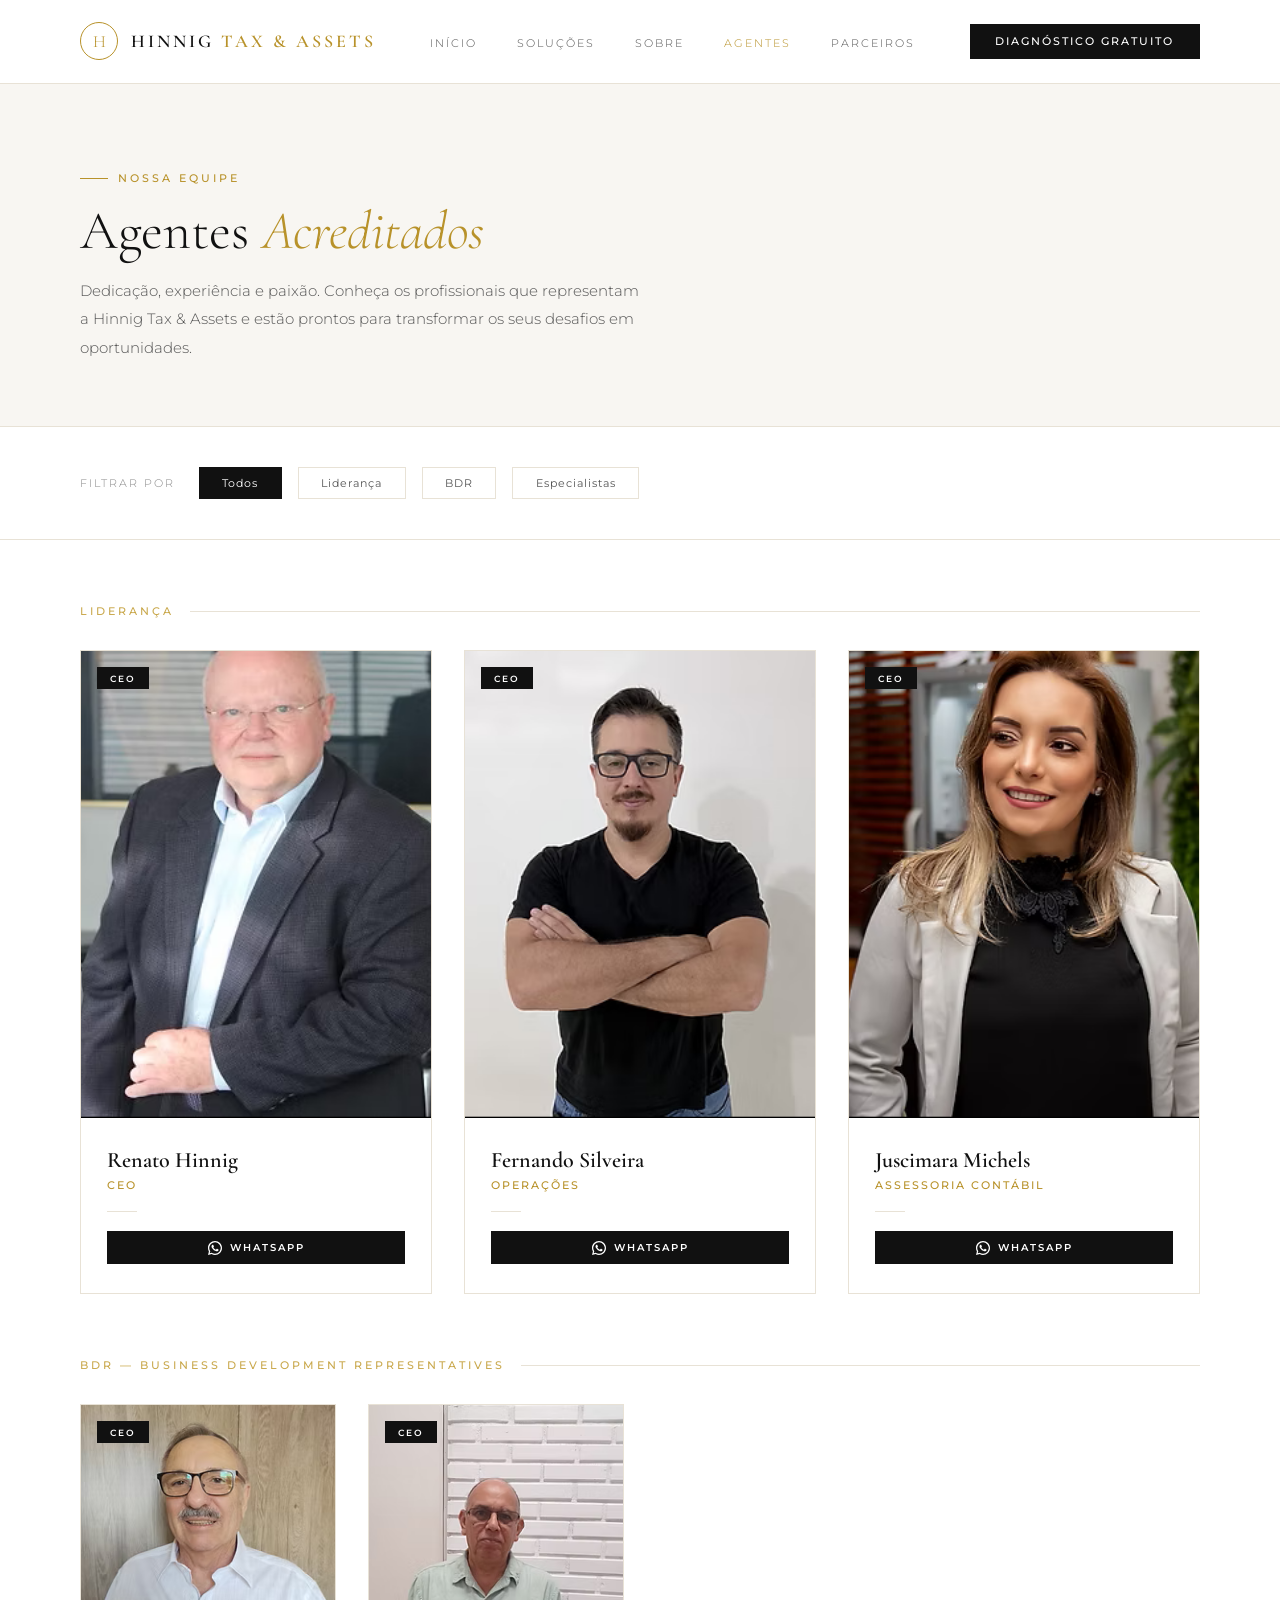
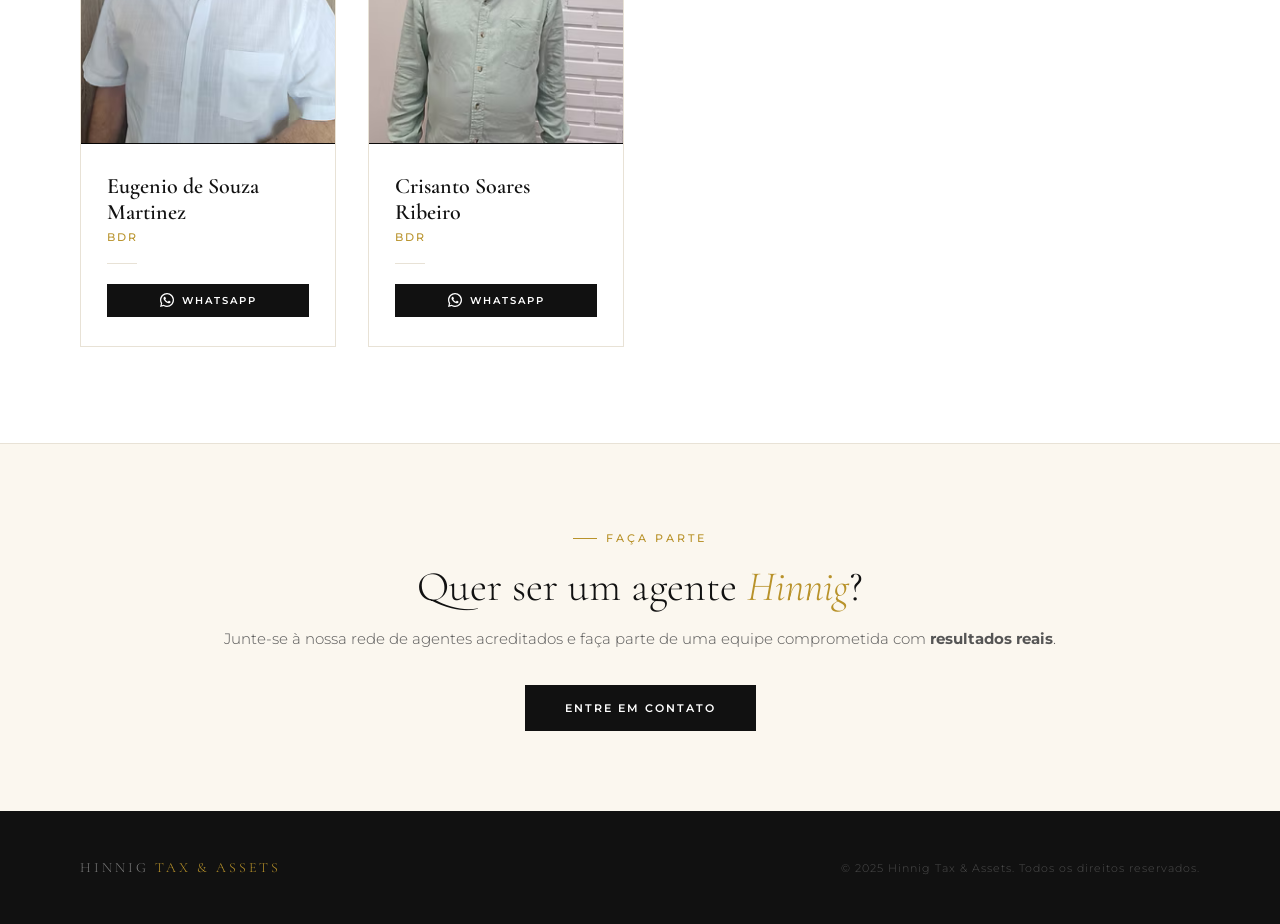
==== agentes.html @ 78641b24 "Update agentes.html" ====
<!DOCTYPE html>
<html lang="pt-BR">
<head>
<meta charset="UTF-8">
<meta name="viewport" content="width=device-width, initial-scale=1.0">
<title>Agentes — Hinnig Tax & Assets</title>
<link href="https://fonts.googleapis.com/css2?family=Cormorant+Garamond:ital,wght@0,300;0,400;0,600;1,300;1,400&family=Montserrat:wght@300;400;500;600&display=swap" rel="stylesheet">
<style>
*{margin:0;padding:0;box-sizing:border-box;}
:root{
  --gold:#B8922A;
  --gold-light:#C9A84C;
  --gold-bg:#FBF7EF;
  --black:#111111;
  --gray:#555555;
  --gray-light:#888888;
  --white:#FFFFFF;
  --off-white:#F8F6F2;
  --border:#E8E2D6;
}
body{background:var(--white);color:var(--black);font-family:'Montserrat',sans-serif;font-weight:300;overflow-x:hidden;}

/* NAV */
nav{background:var(--white);border-bottom:1px solid var(--border);display:flex;align-items:center;justify-content:space-between;padding:1.4rem 5rem;position:sticky;top:0;z-index:100;}
.nav-logo{display:flex;align-items:center;gap:0.8rem;text-decoration:none;}
.nav-logo-circle{width:38px;height:38px;border-radius:50%;border:1.5px solid var(--gold);display:flex;align-items:center;justify-content:center;font-family:'Cormorant Garamond',serif;font-size:17px;color:var(--gold);}
.nav-brand{font-family:'Cormorant Garamond',serif;font-size:18px;font-weight:600;letter-spacing:3px;color:var(--black);}
.nav-brand span{color:var(--gold);}
.nav-links{display:flex;gap:2.5rem;list-style:none;}
.nav-links a{text-decoration:none;color:var(--gray);font-size:11px;letter-spacing:2px;text-transform:uppercase;transition:color 0.3s;}
.nav-links a:hover,.nav-links a.active{color:var(--gold);}
.nav-cta{background:var(--black);border:none;color:var(--white);padding:0.65rem 1.6rem;font-family:'Montserrat',sans-serif;font-size:11px;letter-spacing:2px;text-transform:uppercase;font-weight:500;cursor:pointer;transition:all 0.3s;}
.nav-cta:hover{background:var(--gold);}
   /* DROPDOWN */
.nav-dropdown{position:relative;}
.nav-dropdown-menu{display:none;position:absolute;top:100%;left:0;background:var(--white);border:1px solid var(--border);min-width:260px;padding:0.5rem 0;z-index:9999;box-shadow:0 10px 30px rgba(0,0,0,.08);}
.nav-dropdown:hover .nav-dropdown-menu{display:block;}
.nav-dropdown-menu a{display:block;padding:0.8rem 1.4rem;font-size:11px;letter-spacing:1px;text-transform:uppercase;text-decoration:none;color:var(--gray);transition:all .3s;}
.nav-dropdown-menu a:hover{background:var(--gold-bg);color:var(--gold);}

/* HERO DA PÁGINA */
.page-hero{background:var(--off-white);padding:5rem 5rem 4rem;border-bottom:1px solid var(--border);}
.page-hero-tag{display:inline-flex;align-items:center;gap:0.6rem;margin-bottom:1rem;}
.page-hero-tag-line{width:28px;height:1px;background:var(--gold);}
.page-hero-tag span{font-size:11px;letter-spacing:3px;text-transform:uppercase;color:var(--gold);font-weight:500;}
.page-hero h1{font-family:'Cormorant Garamond',serif;font-size:54px;font-weight:300;line-height:1.1;color:var(--black);margin-bottom:1rem;}
.page-hero h1 em{font-style:italic;color:var(--gold);}
.page-hero p{font-size:15px;line-height:1.9;color:var(--gray);max-width:560px;}

/* FILTRO */
.filtro{padding:2.5rem 5rem;border-bottom:1px solid var(--border);display:flex;align-items:center;gap:1rem;flex-wrap:wrap;}
.filtro-label{font-size:11px;letter-spacing:2px;text-transform:uppercase;color:var(--gray-light);margin-right:0.5rem;}
.filtro-btn{background:transparent;border:1px solid var(--border);color:var(--gray);padding:0.5rem 1.4rem;font-family:'Montserrat',sans-serif;font-size:11px;letter-spacing:1px;cursor:pointer;transition:all 0.3s;}
.filtro-btn:hover,.filtro-btn.active{background:var(--black);border-color:var(--black);color:var(--white);}

/* GRID DE AGENTES */
.agentes-section{padding:4rem 5rem 6rem;}
.agentes-grid{display:grid;grid-template-columns:repeat(4,1fr);gap:2rem;}

/* CARD DO AGENTE */
.agente-card{background:var(--white);border:1px solid var(--border);overflow:hidden;transition:all 0.3s;position:relative;}
.agente-card:hover{border-color:var(--gold-light);transform:translateY(-4px);box-shadow:0 12px 40px rgba(0,0,0,0.08);}
.agente-foto{width:100%;aspect-ratio:3/4;background:var(--off-white);overflow:hidden;position:relative;display:flex;align-items:center;justify-content:center;}
.agente-foto img{width:100%;height:100%;object-fit:cover;object-position:top;transition:transform 0.4s;}
.agente-card:hover .agente-foto img{transform:scale(1.04);}
.agente-foto-placeholder{display:flex;flex-direction:column;align-items:center;justify-content:center;width:100%;height:100%;gap:1rem;}
.agente-foto-placeholder .inicial{font-family:'Cormorant Garamond',serif;font-size:64px;font-weight:300;color:var(--gold);line-height:1;}
.agente-foto-placeholder .placeholder-texto{font-size:10px;letter-spacing:2px;text-transform:uppercase;color:var(--gray-light);}
.agente-foto-upload{position:absolute;bottom:1rem;right:1rem;background:rgba(255,255,255,0.9);border:1px solid var(--border);width:36px;height:36px;display:flex;align-items:center;justify-content:center;cursor:pointer;font-size:16px;opacity:0;transition:opacity 0.3s;}
.agente-card:hover .agente-foto-upload{opacity:1;}
.agente-cargo-badge{position:absolute;top:1rem;left:1rem;background:var(--black);color:var(--white);font-size:9px;letter-spacing:2px;text-transform:uppercase;padding:0.35rem 0.8rem;font-weight:600;}
.agente-cargo-badge.ceo{background:var(--gold);}
.agente-info{padding:1.8rem 1.6rem;}
.agente-nome{font-family:'Cormorant Garamond',serif;font-size:22px;font-weight:600;color:var(--black);margin-bottom:0.3rem;line-height:1.2;}
.agente-cargo{font-size:11px;letter-spacing:2px;text-transform:uppercase;color:var(--gold);margin-bottom:1.2rem;font-weight:500;}
.agente-divider{width:30px;height:1px;background:var(--border);margin-bottom:1.2rem;}
.agente-acoes{display:flex;align-items:center;gap:0.8rem;}
.agente-whatsapp{display:inline-flex;align-items:center;gap:0.5rem;background:var(--black);color:var(--white);text-decoration:none;font-size:10px;letter-spacing:2px;text-transform:uppercase;font-weight:600;padding:0.6rem 1.2rem;transition:all 0.3s;flex:1;justify-content:center;}
.agente-whatsapp:hover{background:var(--gold);}
.agente-whatsapp svg{width:14px;height:14px;fill:currentColor;}

/* SEPARADOR CEO */
.destaque-label{font-size:11px;letter-spacing:3px;text-transform:uppercase;color:var(--gold-light);margin-bottom:2rem;display:flex;align-items:center;gap:1rem;font-weight:500;}
.destaque-label::after{content:'';flex:1;height:1px;background:var(--border);}
.agentes-grid-destaque{display:grid;grid-template-columns:repeat(3,1fr);gap:2rem;margin-bottom:4rem;}

/* CTA BOTTOM */
.cta-bottom{background:var(--gold-bg);border-top:1px solid var(--border);padding:5rem;text-align:center;}
.cta-bottom h2{font-family:'Cormorant Garamond',serif;font-size:42px;font-weight:300;color:var(--black);margin-bottom:0.8rem;}
.cta-bottom h2 em{font-style:italic;color:var(--gold);}
.cta-bottom p{font-size:15px;color:var(--gray);margin-bottom:2rem;line-height:1.9;}
.btn-black{background:var(--black);color:var(--white);border:none;padding:1rem 2.5rem;font-family:'Montserrat',sans-serif;font-size:11px;letter-spacing:2px;text-transform:uppercase;font-weight:600;cursor:pointer;transition:all 0.3s;}
.btn-black:hover{background:var(--gold);}

/* FOOTER */
footer{background:var(--black);padding:3rem 5rem;display:flex;align-items:center;justify-content:space-between;}
.footer-brand{font-family:'Cormorant Garamond',serif;font-size:14px;letter-spacing:3px;color:rgba(255,255,255,0.45);}
.footer-brand span{color:var(--gold);}
.footer-copy{font-size:11px;letter-spacing:1px;color:rgba(255,255,255,0.25);}

/* MOBILE */
@media(max-width:1024px){.agentes-grid{grid-template-columns:repeat(3,1fr);}}
@media(max-width:768px){
  nav{padding:1rem 1.5rem;}
  .nav-links{display:none;}
  .page-hero{padding:4rem 1.5rem 3rem;}
  .page-hero h1{font-size:38px;}
  .filtro{padding:1.5rem;}
  .agentes-section{padding:3rem 1.5rem;}
  .agentes-grid,.agentes-grid-destaque{grid-template-columns:repeat(2,1fr);gap:1.2rem;}
  .cta-bottom{padding:4rem 1.5rem;}
  footer{padding:2rem 1.5rem;flex-direction:column;gap:0.8rem;text-align:center;}
}
@media(max-width:480px){
  .agentes-grid,.agentes-grid-destaque{grid-template-columns:1fr;}
}
</style>
</head>
<body>

<!-- NAV -->
<nav>
  <a class="nav-logo" href="index.html">
    <div class="nav-logo-circle">H</div>
    <div class="nav-brand">HINNIG <span>TAX & ASSETS</span></div>
  </a>
  <ul class="nav-links">
    <li><a href="index.html">Início</a></li>
    <li><a href="#">Soluções</a></li>
    <li><a href="#">Sobre</a></li>
    <li><a href="agentes.html" class="active">Agentes</a></li>
    <li><a href="#">Parceiros</a></li>
  </ul>
  <button class="nav-cta">Diagnóstico gratuito</button>
</nav>

<!-- HERO DA PÁGINA -->
<div class="page-hero">
  <div class="page-hero-tag"><div class="page-hero-tag-line"></div><span>Nossa equipe</span></div>
  <h1>Agentes <em>Acreditados</em></h1>
  <p>Dedicação, experiência e paixão. Conheça os profissionais que representam a Hinnig Tax & Assets e estão prontos para transformar os seus desafios em oportunidades.</p>
</div>

<!-- FILTRO -->
<div class="filtro">
  <span class="filtro-label">Filtrar por</span>
  <button class="filtro-btn active" onclick="filtrar('todos',this)">Todos</button>
  <button class="filtro-btn" onclick="filtrar('lideranca',this)">Liderança</button>
  <button class="filtro-btn" onclick="filtrar('bdr',this)">BDR</button>
  <button class="filtro-btn" onclick="filtrar('especialista',this)">Especialistas</button>
</div>

<!-- AGENTES -->
<section class="agentes-section">

  <!-- LIDERANÇA -->
  <div class="destaque-label">Liderança</div>
  <div class="agentes-grid-destaque">

    <div class="agente-card" data-categoria="lideranca">
 <!-- SUBSTITUA src pela foto real: <img src="fotos/renato.jpg" alt="Renato Hinnig"> -->
        <div class="agente-foto">
  <img src="fotos/renatohinnig.png" alt="Nome">
  <div class="agente-cargo-badge">CEO</div>
</div>
    
      <div class="agente-info">
        <div class="agente-nome">Renato Hinnig</div>
        <div class="agente-cargo">CEO</div>
        <div class="agente-divider"></div>
        
        <div class="agente-acoes">
          <a class="agente-whatsapp" href="https://api.whatsapp.com/send/?phone=5548991885454" target="_blank">
            <svg viewBox="0 0 24 24"><path d="M17.472 14.382c-.297-.149-1.758-.867-2.03-.967-.273-.099-.471-.148-.67.15-.197.297-.767.966-.94 1.164-.173.199-.347.223-.644.075-.297-.15-1.255-.463-2.39-1.475-.883-.788-1.48-1.761-1.653-2.059-.173-.297-.018-.458.13-.606.134-.133.298-.347.446-.52.149-.174.198-.298.298-.497.099-.198.05-.371-.025-.52-.075-.149-.669-1.612-.916-2.207-.242-.579-.487-.5-.669-.51-.173-.008-.371-.01-.57-.01-.198 0-.52.074-.792.372-.272.297-1.04 1.016-1.04 2.479 0 1.462 1.065 2.875 1.213 3.074.149.198 2.096 3.2 5.077 4.487.709.306 1.262.489 1.694.625.712.227 1.36.195 1.871.118.571-.085 1.758-.719 2.006-1.413.248-.694.248-1.289.173-1.413-.074-.124-.272-.198-.57-.347z"/><path d="M12 0C5.373 0 0 5.373 0 12c0 2.125.555 4.122 1.528 5.855L.057 23.944l6.266-1.644A11.944 11.944 0 0012 24c6.627 0 12-5.373 12-12S18.627 0 12 0zm0 21.818a9.818 9.818 0 01-5.007-1.373l-.36-.213-3.718.976.993-3.62-.234-.372A9.818 9.818 0 1112 21.818z"/></svg>
            WhatsApp
          </a>
        </div>
      </div>
    
    </div>

    <div class="agente-card" data-categoria="lideranca">
      <div class="agente-foto">
  <img src="fotos/Fernando.png" alt="Nome">
  <div class="agente-cargo-badge">CEO</div>
</div>
      
      <div class="agente-info">
        <div class="agente-nome">Fernando Silveira</div>
        <div class="agente-cargo">Operações</div>
        <div class="agente-divider"></div>
        
        <div class="agente-acoes">
          <a class="agente-whatsapp" href="https://api.whatsapp.com/send/?phone=5548991885454" target="_blank">
            <svg viewBox="0 0 24 24"><path d="M17.472 14.382c-.297-.149-1.758-.867-2.03-.967-.273-.099-.471-.148-.67.15-.197.297-.767.966-.94 1.164-.173.199-.347.223-.644.075-.297-.15-1.255-.463-2.39-1.475-.883-.788-1.48-1.761-1.653-2.059-.173-.297-.018-.458.13-.606.134-.133.298-.347.446-.52.149-.174.198-.298.298-.497.099-.198.05-.371-.025-.52-.075-.149-.669-1.612-.916-2.207-.242-.579-.487-.5-.669-.51-.173-.008-.371-.01-.57-.01-.198 0-.52.074-.792.372-.272.297-1.04 1.016-1.04 2.479 0 1.462 1.065 2.875 1.213 3.074.149.198 2.096 3.2 5.077 4.487.709.306 1.262.489 1.694.625.712.227 1.36.195 1.871.118.571-.085 1.758-.719 2.006-1.413.248-.694.248-1.289.173-1.413-.074-.124-.272-.198-.57-.347z"/><path d="M12 0C5.373 0 0 5.373 0 12c0 2.125.555 4.122 1.528 5.855L.057 23.944l6.266-1.644A11.944 11.944 0 0012 24c6.627 0 12-5.373 12-12S18.627 0 12 0zm0 21.818a9.818 9.818 0 01-5.007-1.373l-.36-.213-3.718.976.993-3.62-.234-.372A9.818 9.818 0 1112 21.818z"/></svg>
            WhatsApp
          </a>
        </div>
      </div>
    </div>

    <div class="agente-card" data-categoria="especialista">
      <div class="agente-foto">
  <img src="fotos/Juscimara.png" alt="Nome">
  <div class="agente-cargo-badge">CEO</div>
</div>

      <div class="agente-info">
        <div class="agente-nome">Juscimara Michels</div>
        <div class="agente-cargo">Assessoria Contábil</div>
        <div class="agente-divider"></div>
        
        <div class="agente-acoes">
          <a class="agente-whatsapp" href="https://api.whatsapp.com/send/?phone=5548991885454" target="_blank">
            <svg viewBox="0 0 24 24"><path d="M17.472 14.382c-.297-.149-1.758-.867-2.03-.967-.273-.099-.471-.148-.67.15-.197.297-.767.966-.94 1.164-.173.199-.347.223-.644.075-.297-.15-1.255-.463-2.39-1.475-.883-.788-1.48-1.761-1.653-2.059-.173-.297-.018-.458.13-.606.134-.133.298-.347.446-.52.149-.174.198-.298.298-.497.099-.198.05-.371-.025-.52-.075-.149-.669-1.612-.916-2.207-.242-.579-.487-.5-.669-.51-.173-.008-.371-.01-.57-.01-.198 0-.52.074-.792.372-.272.297-1.04 1.016-1.04 2.479 0 1.462 1.065 2.875 1.213 3.074.149.198 2.096 3.2 5.077 4.487.709.306 1.262.489 1.694.625.712.227 1.36.195 1.871.118.571-.085 1.758-.719 2.006-1.413.248-.694.248-1.289.173-1.413-.074-.124-.272-.198-.57-.347z"/><path d="M12 0C5.373 0 0 5.373 0 12c0 2.125.555 4.122 1.528 5.855L.057 23.944l6.266-1.644A11.944 11.944 0 0012 24c6.627 0 12-5.373 12-12S18.627 0 12 0zm0 21.818a9.818 9.818 0 01-5.007-1.373l-.36-.213-3.718.976.993-3.62-.234-.372A9.818 9.818 0 1112 21.818z"/></svg>
            WhatsApp
          </a>
        </div>
      </div>
    </div>

  </div>

  <!-- BDRs -->
  <div class="destaque-label">BDR — Business Development Representatives</div>
  <div class="agentes-grid">

    <div class="agente-card" data-categoria="bdr">
     <div class="agente-foto">
  <img src="fotos/Eugenio.png" alt="Nome">
  <div class="agente-cargo-badge">CEO</div>
</div>
      
        <div class="agente-info">
        <div class="agente-nome">Eugenio de Souza Martinez</div>
        <div class="agente-cargo">BDR</div>
        
        <div class="agente-divider"></div>
        <div class="agente-acoes"><a class="agente-whatsapp" href="https://api.whatsapp.com/send/?phone=5548991885454" target="_blank"><svg viewBox="0 0 24 24"><path d="M17.472 14.382c-.297-.149-1.758-.867-2.03-.967-.273-.099-.471-.148-.67.15-.197.297-.767.966-.94 1.164-.173.199-.347.223-.644.075-.297-.15-1.255-.463-2.39-1.475-.883-.788-1.48-1.761-1.653-2.059-.173-.297-.018-.458.13-.606.134-.133.298-.347.446-.52.149-.174.198-.298.298-.497.099-.198.05-.371-.025-.52-.075-.149-.669-1.612-.916-2.207-.242-.579-.487-.5-.669-.51-.173-.008-.371-.01-.57-.01-.198 0-.52.074-.792.372-.272.297-1.04 1.016-1.04 2.479 0 1.462 1.065 2.875 1.213 3.074.149.198 2.096 3.2 5.077 4.487.709.306 1.262.489 1.694.625.712.227 1.36.195 1.871.118.571-.085 1.758-.719 2.006-1.413.248-.694.248-1.289.173-1.413-.074-.124-.272-.198-.57-.347z"/><path d="M12 0C5.373 0 0 5.373 0 12c0 2.125.555 4.122 1.528 5.855L.057 23.944l6.266-1.644A11.944 11.944 0 0012 24c6.627 0 12-5.373 12-12S18.627 0 12 0zm0 21.818a9.818 9.818 0 01-5.007-1.373l-.36-.213-3.718.976.993-3.62-.234-.372A9.818 9.818 0 1112 21.818z"/></svg>WhatsApp</a></div>
      </div>
    </div>

    <div class="agente-card" data-categoria="bdr">
     <div class="agente-foto">
  <img src="fotos/Crisanto.png" alt="Nome">
  <div class="agente-cargo-badge">CEO</div>
</div>

      <div class="agente-info">
        <div class="agente-nome">Crisanto Soares Ribeiro</div>
        <div class="agente-cargo">BDR</div>
        <div class="agente-divider"></div>
        
        <div class="agente-acoes"><a class="agente-whatsapp" href="https://api.whatsapp.com/send/?phone=5548991885454" target="_blank"><svg viewBox="0 0 24 24"><path d="M17.472 14.382c-.297-.149-1.758-.867-2.03-.967-.273-.099-.471-.148-.67.15-.197.297-.767.966-.94 1.164-.173.199-.347.223-.644.075-.297-.15-1.255-.463-2.39-1.475-.883-.788-1.48-1.761-1.653-2.059-.173-.297-.018-.458.13-.606.134-.133.298-.347.446-.52.149-.174.198-.298.298-.497.099-.198.05-.371-.025-.52-.075-.149-.669-1.612-.916-2.207-.242-.579-.487-.5-.669-.51-.173-.008-.371-.01-.57-.01-.198 0-.52.074-.792.372-.272.297-1.04 1.016-1.04 2.479 0 1.462 1.065 2.875 1.213 3.074.149.198 2.096 3.2 5.077 4.487.709.306 1.262.489 1.694.625.712.227 1.36.195 1.871.118.571-.085 1.758-.719 2.006-1.413.248-.694.248-1.289.173-1.413-.074-.124-.272-.198-.57-.347z"/><path d="M12 0C5.373 0 0 5.373 0 12c0 2.125.555 4.122 1.528 5.855L.057 23.944l6.266-1.644A11.944 11.944 0 0012 24c6.627 0 12-5.373 12-12S18.627 0 12 0zm0 21.818a9.818 9.818 0 01-5.007-1.373l-.36-.213-3.718.976.993-3.62-.234-.372A9.818 9.818 0 1112 21.818z"/></svg>WhatsApp</a></div>
      </div>
    </div>

  </div>
</section>

<!-- CTA -->
<div class="cta-bottom">
  <div class="section-tag" style="display:inline-flex;align-items:center;gap:0.6rem;margin-bottom:1rem;">
    <div style="width:24px;height:1px;background:var(--gold);"></div>
    <span style="font-size:11px;letter-spacing:3px;text-transform:uppercase;color:var(--gold);font-weight:500;">Faça parte</span>
  </div>
  <h2>Quer ser um agente <em>Hinnig</em>?</h2>
  <p>Junte-se à nossa rede de agentes acreditados e faça parte de uma equipe comprometida com <strong>resultados reais</strong>.</p>
  <button class="btn-black">Entre em contato</button>
</div>

<!-- FOOTER -->
<footer>
  <div class="footer-brand">HINNIG <span>TAX & ASSETS</span></div>
  <div class="footer-copy">© 2025 Hinnig Tax & Assets. Todos os direitos reservados.</div>
</footer>

<script>
function filtrar(categoria, btn) {
  document.querySelectorAll('.filtro-btn').forEach(b => b.classList.remove('active'));
  btn.classList.add('active');
  document.querySelectorAll('.agente-card').forEach(card => {
    if (categoria === 'todos' || card.dataset.categoria === categoria) {
      card.style.display = '';
    } else {
      card.style.display = 'none';
    }
  });
}
</script>

</body>
</html>
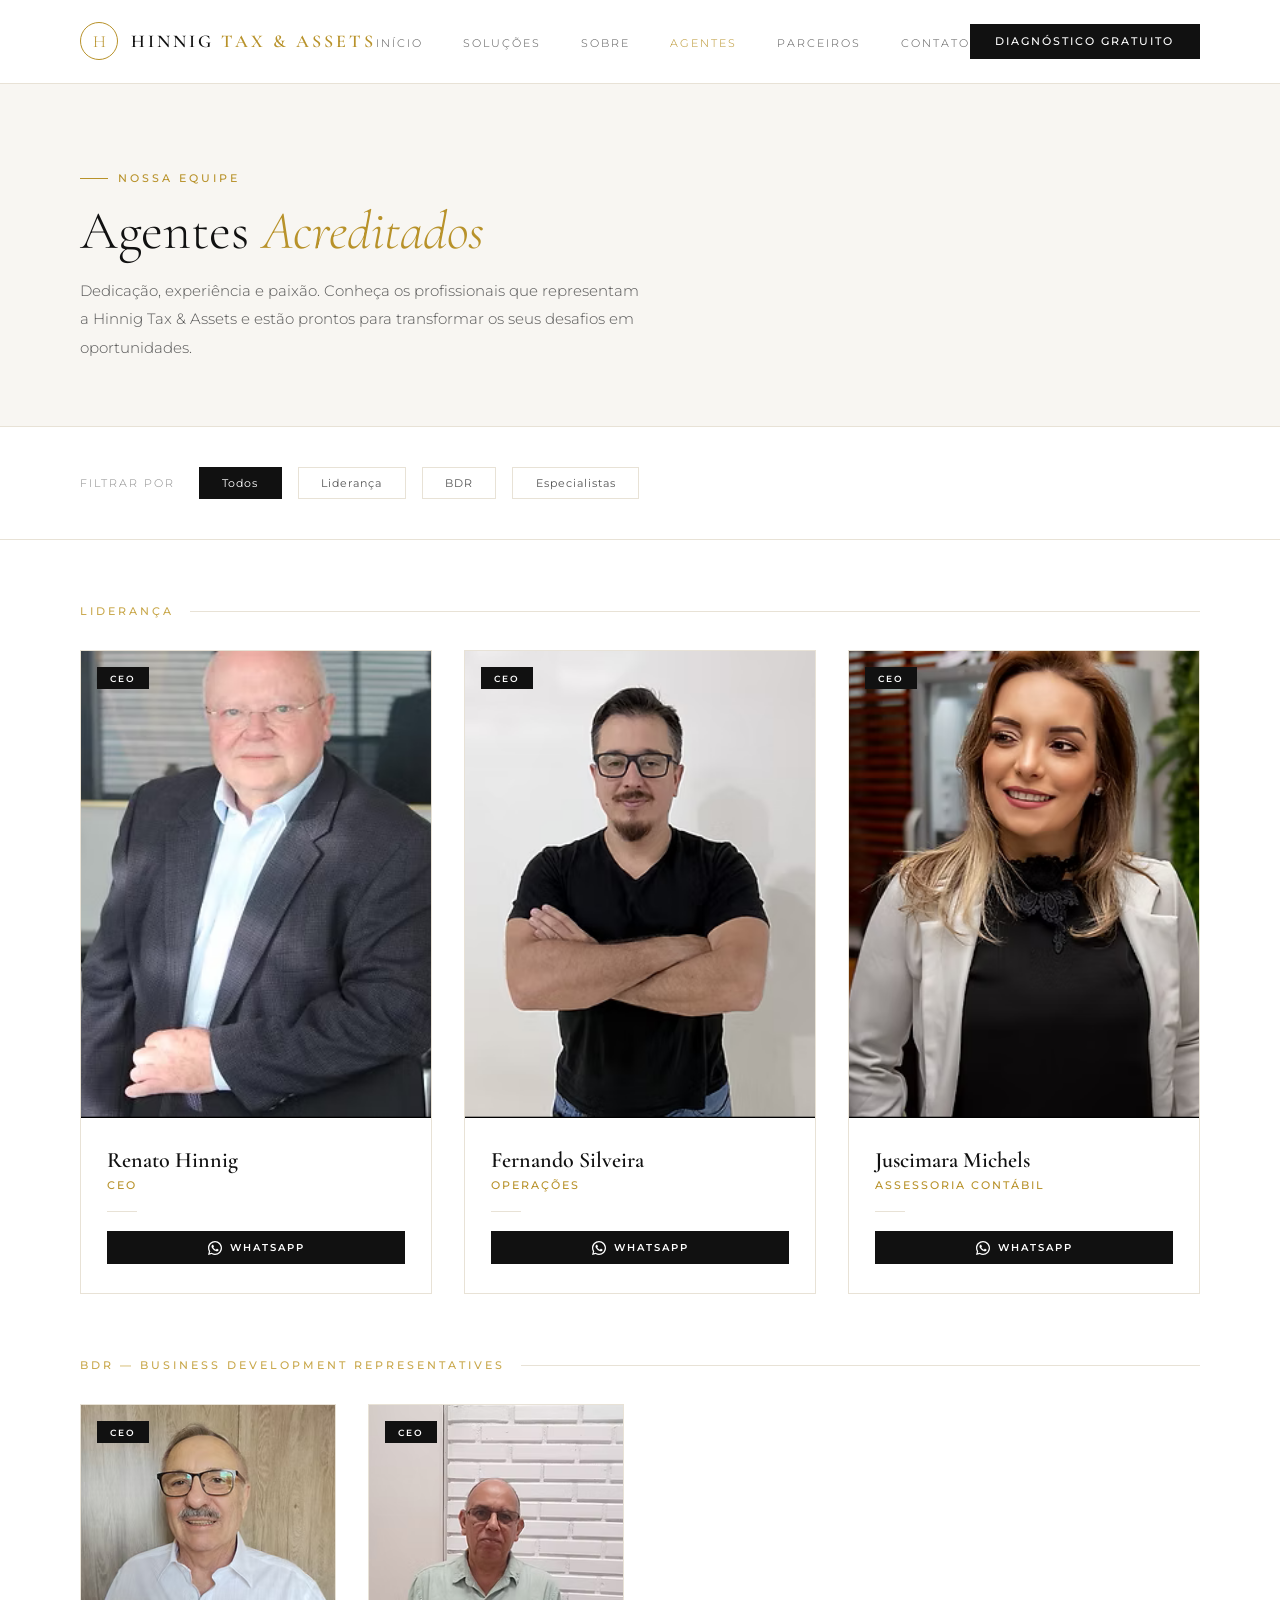
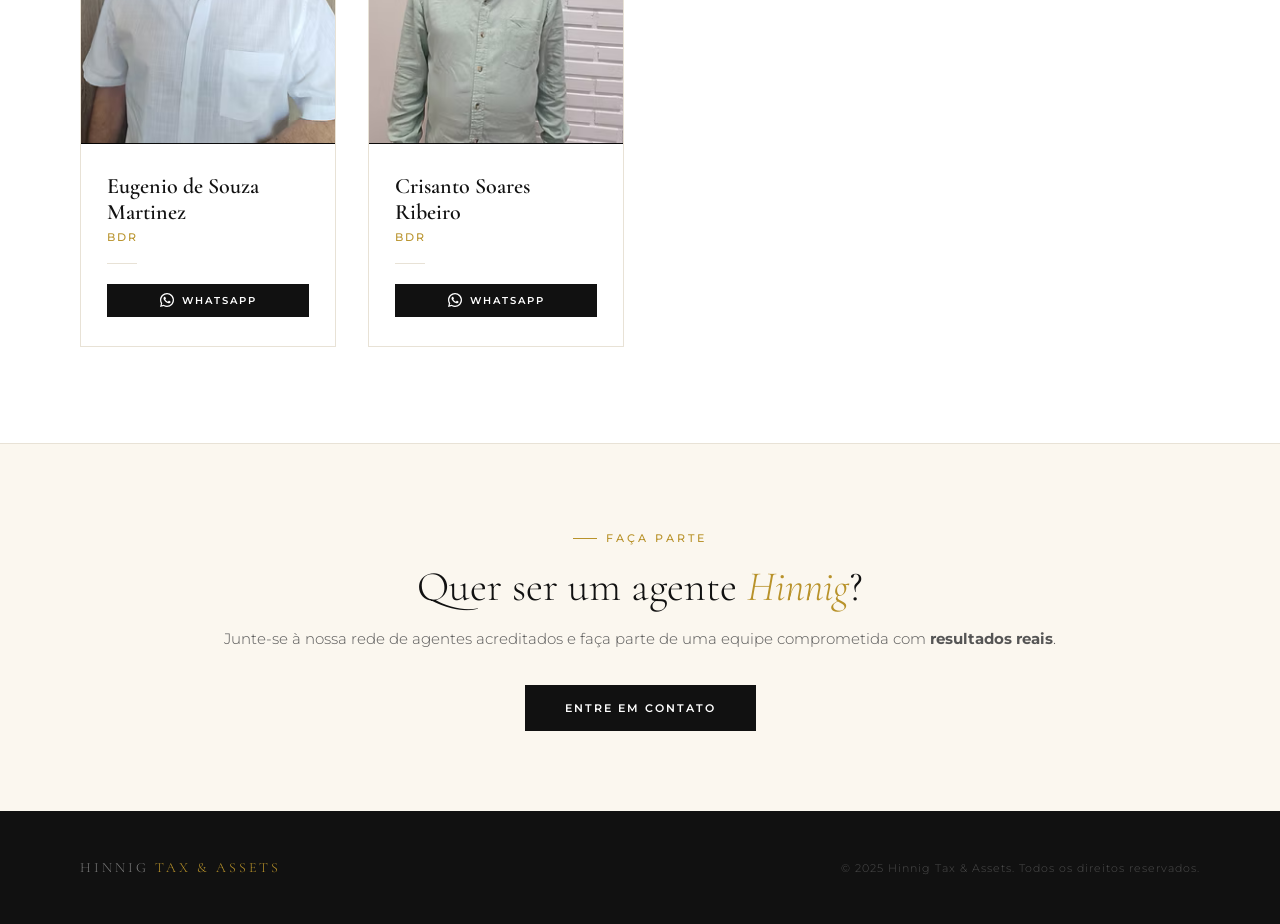
==== commit c0d1b6cd: "Update agentes.html" ====
--- a/agentes.html
+++ b/agentes.html
@@ -130,6 +130,7 @@
     <li><a href="#">Sobre</a></li>
     <li><a href="agentes.html" class="active">Agentes</a></li>
     <li><a href="#">Parceiros</a></li>
+    <li><a href="contato">Contato</a></li>
   </ul>
   <button class="nav-cta">Diagnóstico gratuito</button>
 </nav>
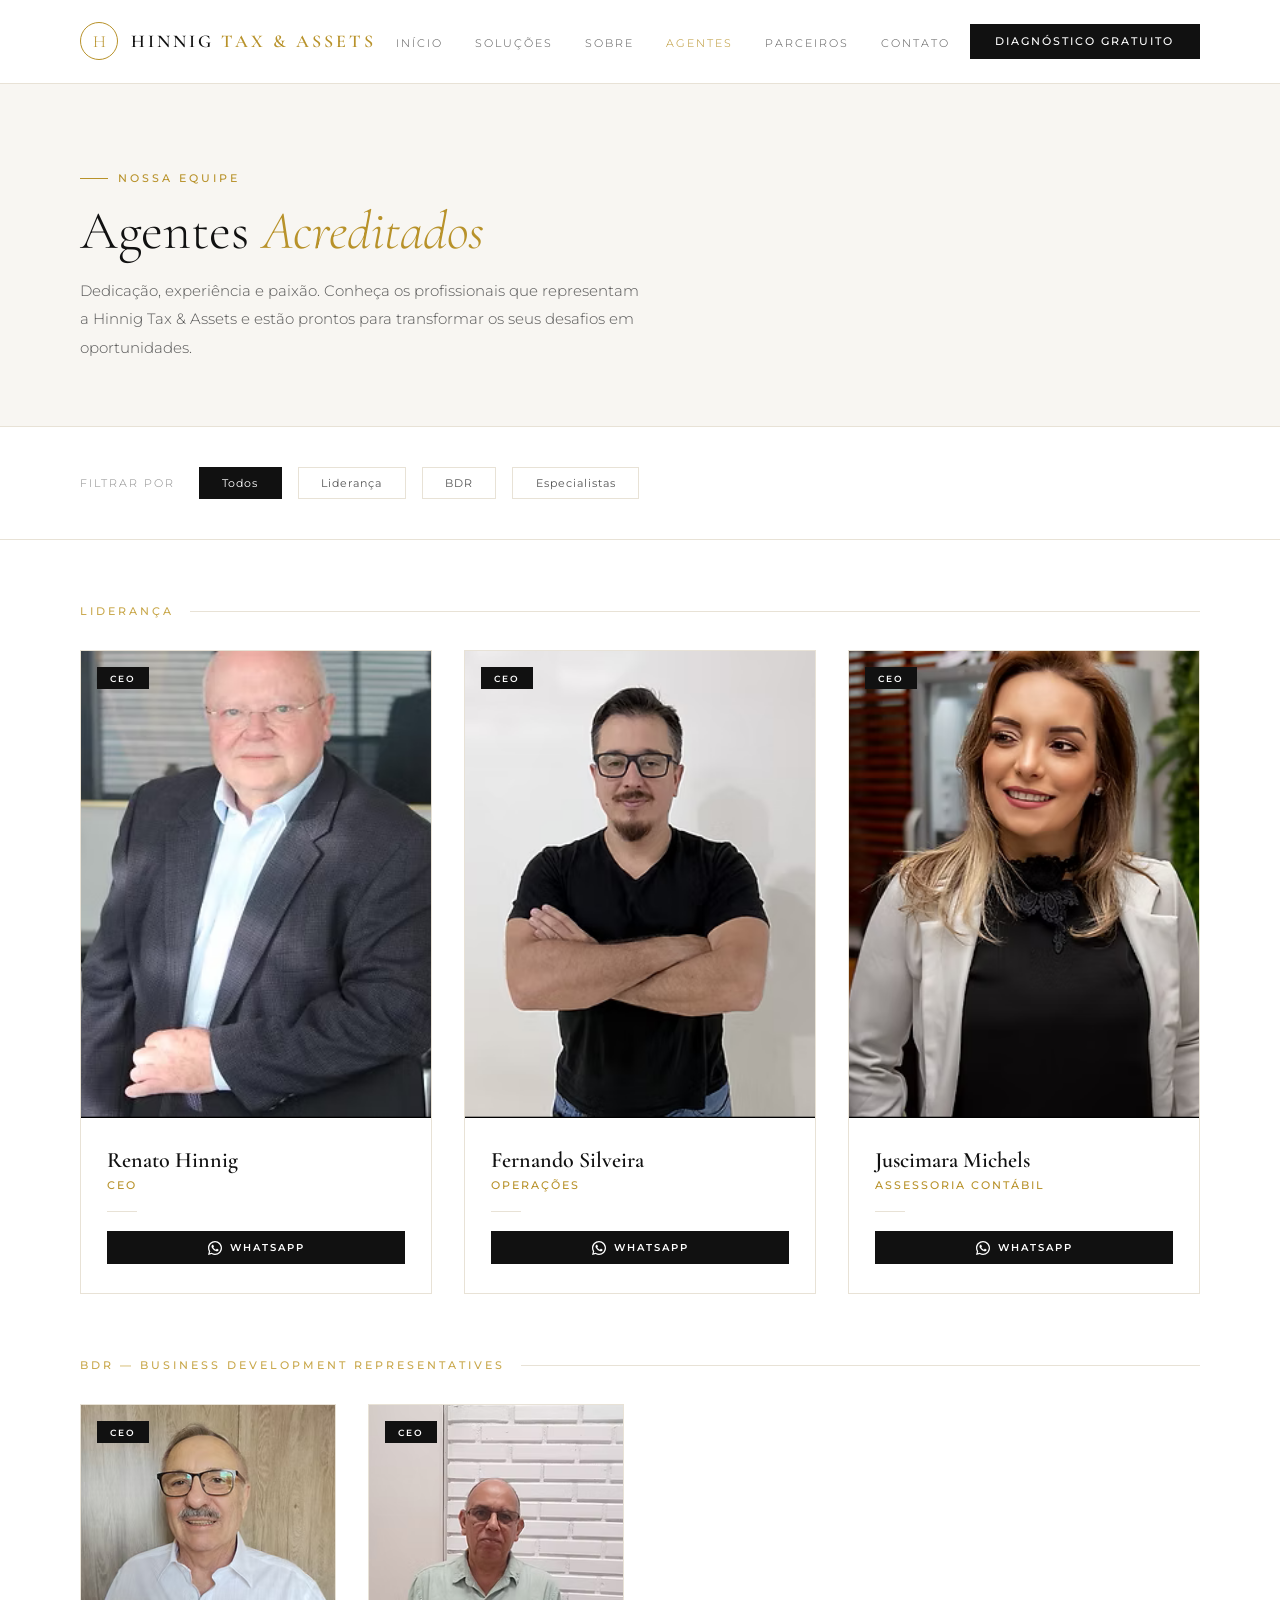
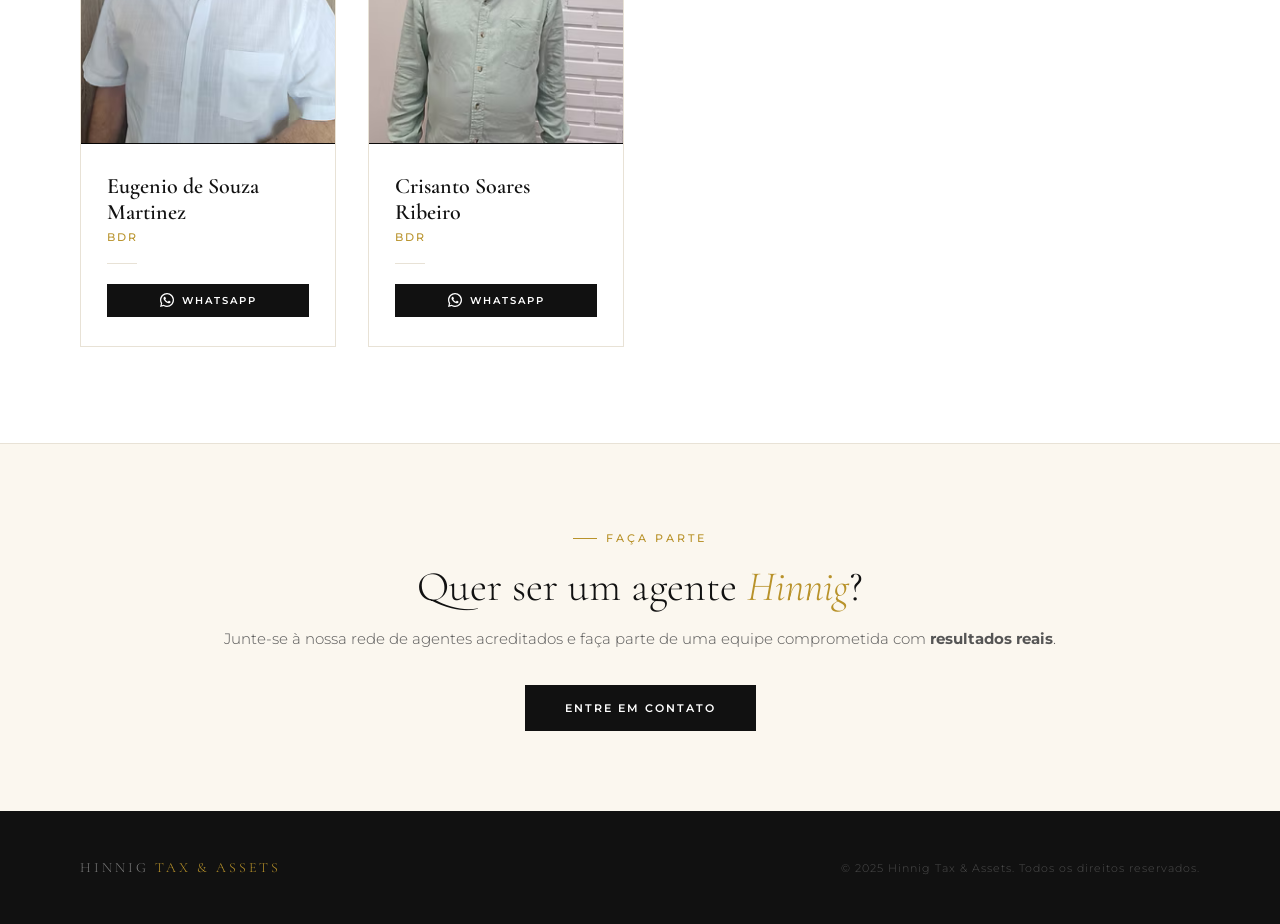
==== commit a9c06b97: "Update agentes.html" ====
--- a/agentes.html
+++ b/agentes.html
@@ -26,7 +26,7 @@
 .nav-logo-circle{width:38px;height:38px;border-radius:50%;border:1.5px solid var(--gold);display:flex;align-items:center;justify-content:center;font-family:'Cormorant Garamond',serif;font-size:17px;color:var(--gold);}
 .nav-brand{font-family:'Cormorant Garamond',serif;font-size:18px;font-weight:600;letter-spacing:3px;color:var(--black);}
 .nav-brand span{color:var(--gold);}
-.nav-links{display:flex;gap:2.5rem;list-style:none;}
+.nav-links{display:flex;gap:2rem;list-style:none;}
 .nav-links a{text-decoration:none;color:var(--gray);font-size:11px;letter-spacing:2px;text-transform:uppercase;transition:color 0.3s;}
 .nav-links a:hover,.nav-links a.active{color:var(--gold);}
 .nav-cta{background:var(--black);border:none;color:var(--white);padding:0.65rem 1.6rem;font-family:'Montserrat',sans-serif;font-size:11px;letter-spacing:2px;text-transform:uppercase;font-weight:500;cursor:pointer;transition:all 0.3s;}
@@ -130,7 +130,7 @@
     <li><a href="#">Sobre</a></li>
     <li><a href="agentes.html" class="active">Agentes</a></li>
     <li><a href="#">Parceiros</a></li>
-    <li><a href="contato">Contato</a></li>
+    <li><a href="contato.html">Contato</a></li>
   </ul>
   <button class="nav-cta">Diagnóstico gratuito</button>
 </nav>
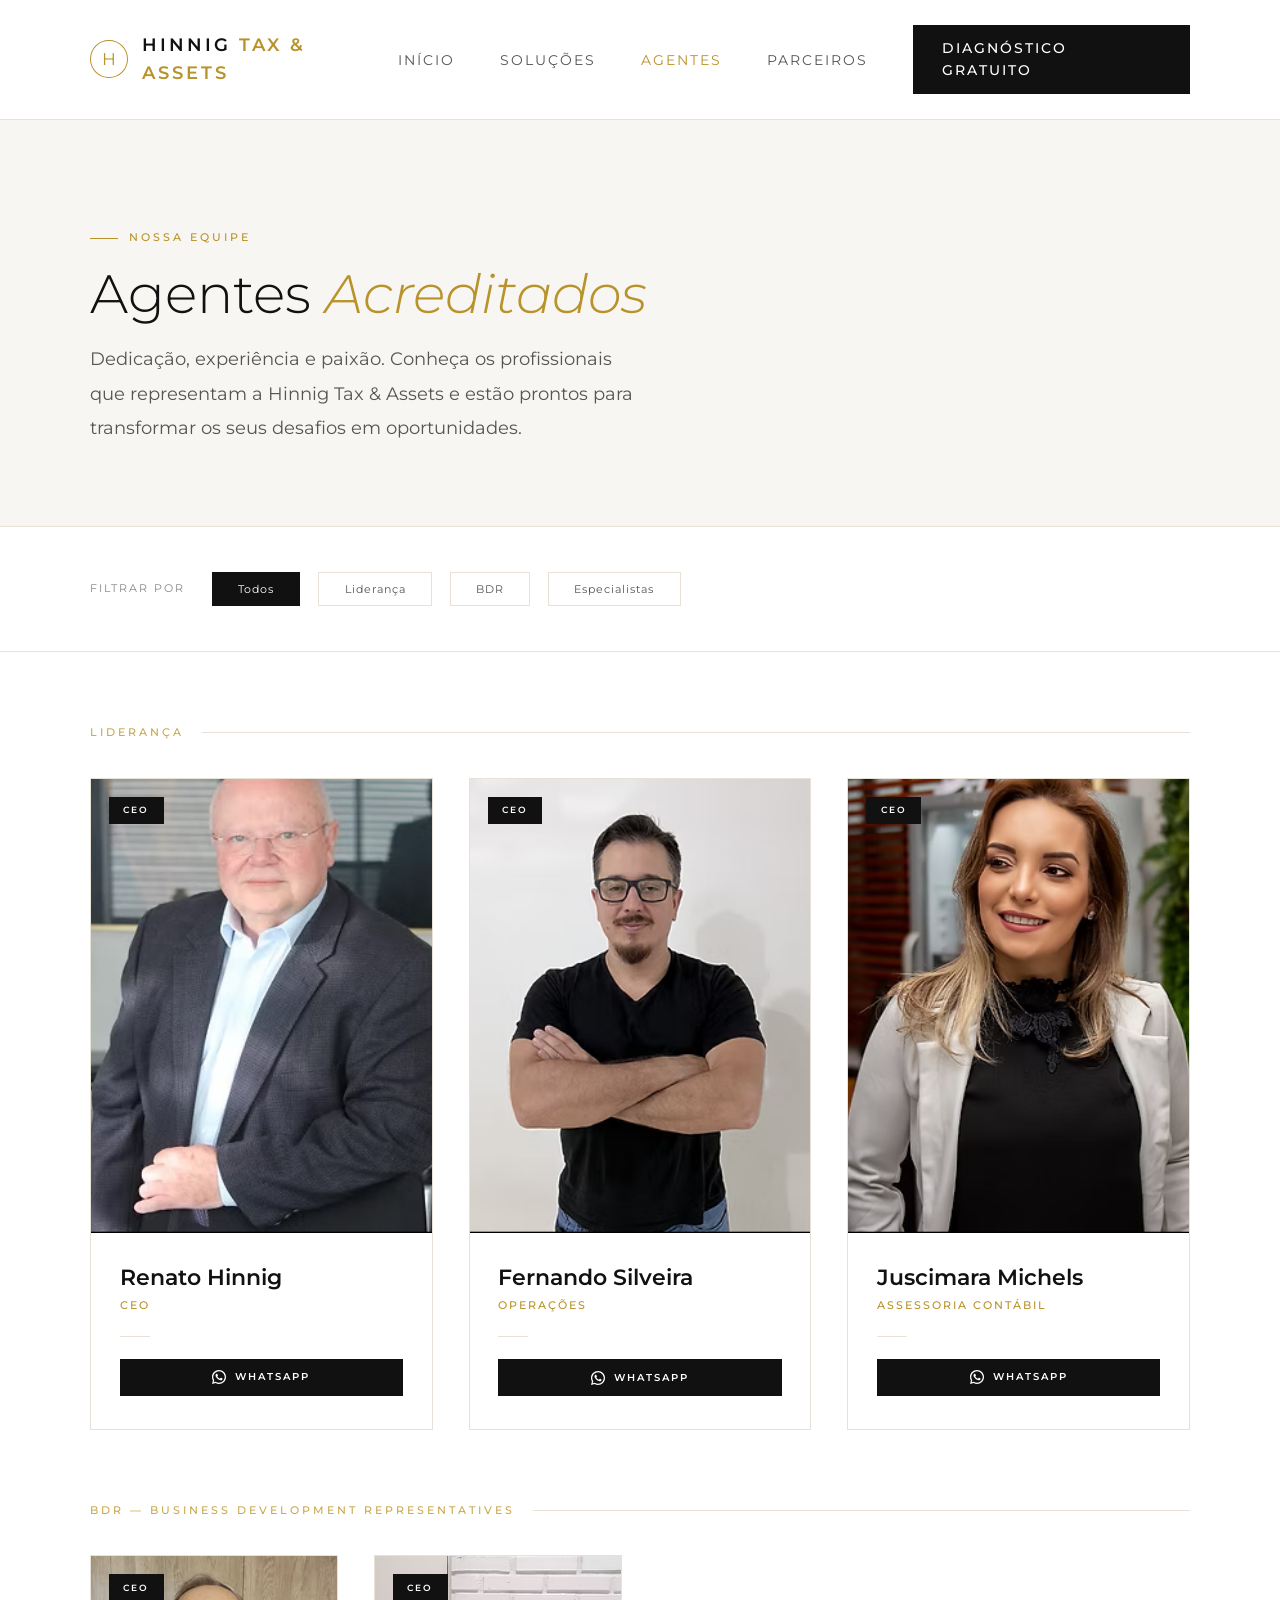
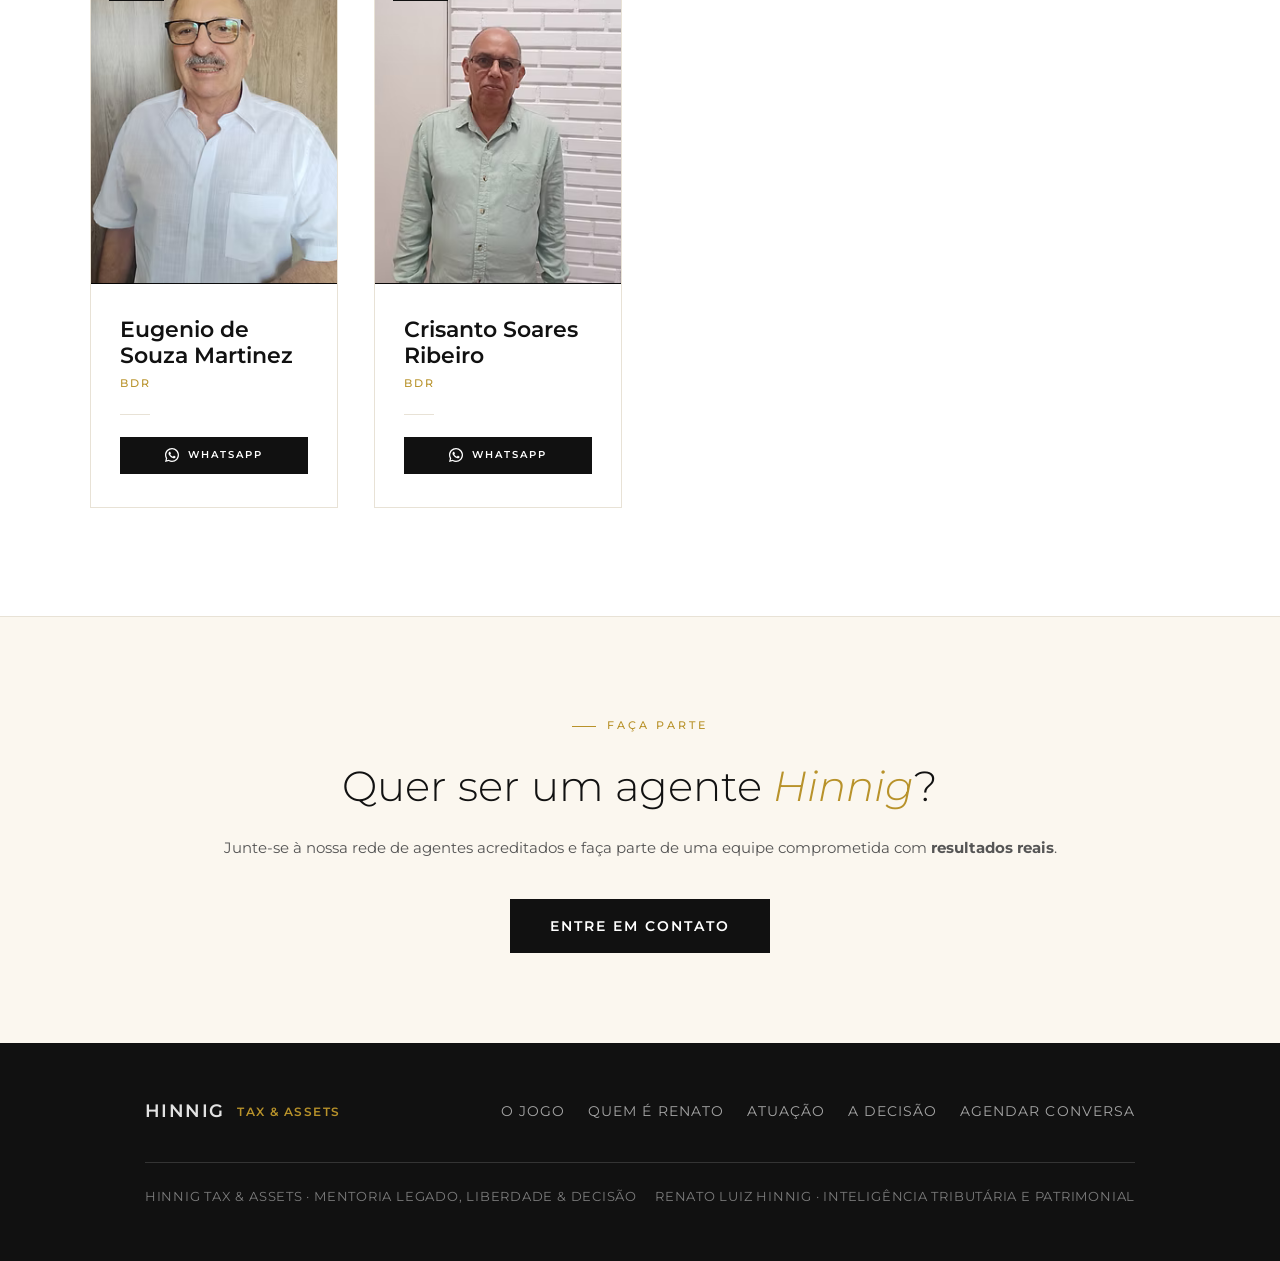
==== commit 044186de: "Add files via upload" ====
--- a/agentes.html
+++ b/agentes.html
@@ -4,7 +4,7 @@
 <meta charset="UTF-8">
 <meta name="viewport" content="width=device-width, initial-scale=1.0">
 <title>Agentes — Hinnig Tax & Assets</title>
-<link href="https://fonts.googleapis.com/css2?family=Cormorant+Garamond:ital,wght@0,300;0,400;0,600;1,300;1,400&family=Montserrat:wght@300;400;500;600&display=swap" rel="stylesheet">
+<link href="https://fonts.googleapis.com/css2?family=Montserrat:wght@400;500;600;700&display=swap" rel="stylesheet">
 <style>
 *{margin:0;padding:0;box-sizing:border-box;}
 :root{
@@ -21,22 +21,16 @@
 body{background:var(--white);color:var(--black);font-family:'Montserrat',sans-serif;font-weight:300;overflow-x:hidden;}
 
 /* NAV */
-nav{background:var(--white);border-bottom:1px solid var(--border);display:flex;align-items:center;justify-content:space-between;padding:1.4rem 5rem;position:sticky;top:0;z-index:100;}
+body > nav{background:var(--white);border-bottom:1px solid var(--border);display:flex;align-items:center;justify-content:space-between;padding:1.4rem 5rem;position:sticky;top:0;z-index:100;}
 .nav-logo{display:flex;align-items:center;gap:0.8rem;text-decoration:none;}
 .nav-logo-circle{width:38px;height:38px;border-radius:50%;border:1.5px solid var(--gold);display:flex;align-items:center;justify-content:center;font-family:'Cormorant Garamond',serif;font-size:17px;color:var(--gold);}
 .nav-brand{font-family:'Cormorant Garamond',serif;font-size:18px;font-weight:600;letter-spacing:3px;color:var(--black);}
 .nav-brand span{color:var(--gold);}
-.nav-links{display:flex;gap:2rem;list-style:none;}
+.nav-links{display:flex;gap:2.5rem;list-style:none;}
 .nav-links a{text-decoration:none;color:var(--gray);font-size:11px;letter-spacing:2px;text-transform:uppercase;transition:color 0.3s;}
 .nav-links a:hover,.nav-links a.active{color:var(--gold);}
 .nav-cta{background:var(--black);border:none;color:var(--white);padding:0.65rem 1.6rem;font-family:'Montserrat',sans-serif;font-size:11px;letter-spacing:2px;text-transform:uppercase;font-weight:500;cursor:pointer;transition:all 0.3s;}
 .nav-cta:hover{background:var(--gold);}
-   /* DROPDOWN */
-.nav-dropdown{position:relative;}
-.nav-dropdown-menu{display:none;position:absolute;top:100%;left:0;background:var(--white);border:1px solid var(--border);min-width:260px;padding:0.5rem 0;z-index:9999;box-shadow:0 10px 30px rgba(0,0,0,.08);}
-.nav-dropdown:hover .nav-dropdown-menu{display:block;}
-.nav-dropdown-menu a{display:block;padding:0.8rem 1.4rem;font-size:11px;letter-spacing:1px;text-transform:uppercase;text-decoration:none;color:var(--gray);transition:all .3s;}
-.nav-dropdown-menu a:hover{background:var(--gold-bg);color:var(--gold);}
 
 /* HERO DA PÁGINA */
 .page-hero{background:var(--off-white);padding:5rem 5rem 4rem;border-bottom:1px solid var(--border);}
@@ -101,13 +95,13 @@
 /* MOBILE */
 @media(max-width:1024px){.agentes-grid{grid-template-columns:repeat(3,1fr);}}
 @media(max-width:768px){
-  nav{padding:1rem 1.5rem;}
+  body > nav{padding:1rem 1.5rem;}
   .nav-links{display:none;}
   .page-hero{padding:4rem 1.5rem 3rem;}
   .page-hero h1{font-size:38px;}
   .filtro{padding:1.5rem;}
   .agentes-section{padding:3rem 1.5rem;}
-  .agentes-grid,.agentes-grid-destaque{grid-template-columns:repeat(2,1fr);gap:1.2rem;}
+  .agentes-grid,.agentes-grid-destaque{grid-template-columns:1fr;gap:1.2rem;}
   .cta-bottom{padding:4rem 1.5rem;}
   footer{padding:2rem 1.5rem;flex-direction:column;gap:0.8rem;text-align:center;}
 }
@@ -115,6 +109,7 @@
   .agentes-grid,.agentes-grid-destaque{grid-template-columns:1fr;}
 }
 </style>
+<link rel="stylesheet" href="style.css">
 </head>
 <body>
 
@@ -126,13 +121,11 @@
   </a>
   <ul class="nav-links">
     <li><a href="index.html">Início</a></li>
-    <li><a href="#">Soluções</a></li>
-    <li><a href="#">Sobre</a></li>
+    <li><a href="servicos.html">Soluções</a></li>
     <li><a href="agentes.html" class="active">Agentes</a></li>
-    <li><a href="#">Parceiros</a></li>
-    <li><a href="contato.html">Contato</a></li>
+    <li><a href="parceiros.html">Parceiros</a></li>
   </ul>
-  <button class="nav-cta">Diagnóstico gratuito</button>
+  <a class="nav-cta" href="contato.html">Diagnóstico gratuito</a>
 </nav>
 
 <!-- HERO DA PÁGINA -->
@@ -271,11 +264,19 @@
 </div>
 
 <!-- FOOTER -->
-<footer>
-  <div class="footer-brand">HINNIG <span>TAX & ASSETS</span></div>
-  <div class="footer-copy">© 2025 Hinnig Tax & Assets. Todos os direitos reservados.</div>
+<footer class="site-footer">
+  <div class="wrap">
+    <div class="foot">
+      <a class="brand" href="index.html">Hinnig <small>Tax &amp; Assets</small></a>
+      <nav aria-label="Rodapé" class="foot-links">
+        <a href="index.html#abertura">O jogo</a><a href="index.html#renato">Quem é Renato</a><a href="index.html#atuacao">Atuação</a><a href="index.html#decisao">A decisão</a><a href="index.html#contato">Agendar conversa</a>
+      </nav>
+    </div>
+    <div class="foot-bottom"><span>Hinnig Tax &amp; Assets · Mentoria Legado, Liberdade &amp; Decisão</span><span>Renato Luiz Hinnig · Inteligência tributária e patrimonial</span></div>
+  </div>
 </footer>
 
+<script src="responsive.js"></script>
 <script>
 function filtrar(categoria, btn) {
   document.querySelectorAll('.filtro-btn').forEach(b => b.classList.remove('active'));
--- a/style.css
+++ b/style.css
@@ -0,0 +1,200 @@
+*{margin:0;padding:0;box-sizing:border-box;}
+:root{
+  --gold:#B8922A;--gold-light:#C9A84C;--gold-bg:#FBF7EF;
+  --black:#111111;--gray:#555555;--gray-light:#888888;
+  --white:#FFFFFF;--off-white:#F8F6F2;--border:#E8E2D6;
+}
+body{background:var(--white);color:var(--black);font-family:'Montserrat',sans-serif;font-weight:300;overflow-x:hidden;}
+
+/* NAV */
+body > nav{background:var(--white);border-bottom:1px solid var(--border);display:flex;align-items:center;justify-content:space-between;padding:1.4rem 5rem;position:sticky;top:0;z-index:100;}
+.nav-logo{display:flex;align-items:center;gap:0.8rem;text-decoration:none;}
+.logo-svg{width:60px;height:60px;object-fit:contain;display:block;}
+.nav-logo-circle{width:38px;height:38px;border-radius:50%;border:1.5px solid var(--gold);display:flex;align-items:center;justify-content:center;font-family:'Cormorant Garamond',serif;font-size:17px;color:var(--gold);}
+.nav-brand{font-family:'Cormorant Garamond',serif;font-size:18px;font-weight:600;letter-spacing:3px;color:var(--black);}
+.nav-brand span{color:var(--gold);}
+.nav-links{display:flex;gap:2.5rem;list-style:none;align-items:center;}
+.nav-links a{text-decoration:none;color:var(--gray);font-size:11px;letter-spacing:2px;text-transform:uppercase;transition:color 0.3s;}
+.nav-links a:hover,.nav-links a.active{color:var(--gold);}
+.nav-dropdown{position:relative;}
+.nav-dropdown-menu{display:none;position:absolute;top:100%;left:0;background:var(--white);border:1px solid var(--border);min-width:220px;z-index:200;padding:0.5rem 0;}
+.nav-dropdown:hover .nav-dropdown-menu{display:block;}
+.nav-dropdown-menu a{display:block;padding:0.7rem 1.4rem;font-size:11px;letter-spacing:1px;color:var(--gray);text-decoration:none;transition:all 0.2s;}
+.nav-dropdown-menu a:hover{color:var(--gold);background:var(--gold-bg);}
+.nav-cta{background:var(--black);border:none;color:var(--white);padding:0.65rem 1.6rem;font-family:'Montserrat',sans-serif;font-size:11px;letter-spacing:2px;text-transform:uppercase;font-weight:500;cursor:pointer;transition:all 0.3s;text-decoration:none;}
+.nav-cta:hover{background:var(--gold);}
+
+/* PAGE HERO */
+.page-hero{background:var(--off-white);padding:5.5rem 5rem 4.5rem;border-bottom:1px solid var(--border);}
+.page-hero-inner{max-width:700px;}
+.page-tag{display:inline-flex;align-items:center;gap:0.6rem;margin-bottom:1rem;}
+.page-tag-line{width:28px;height:1px;background:var(--gold);}
+.page-tag span{font-size:11px;letter-spacing:3px;text-transform:uppercase;color:var(--gold);font-weight:500;}
+.page-hero h1{font-family:'Cormorant Garamond',serif;font-size:54px;font-weight:300;line-height:1.1;color:var(--black);margin-bottom:1rem;}
+.page-hero h1 em{font-style:italic;color:var(--gold);}
+.page-hero p{font-size:15px;line-height:1.9;color:var(--gray);max-width:560px;}
+
+/* SEÇÃO BASE */
+.section{padding:5rem 5rem;}
+.section-tag{display:inline-flex;align-items:center;gap:0.6rem;margin-bottom:1rem;}
+.section-tag-line{width:24px;height:1px;background:var(--gold);}
+.section-tag span{font-size:11px;letter-spacing:3px;text-transform:uppercase;color:var(--gold);font-weight:500;}
+.section-title{font-family:'Cormorant Garamond',serif;font-size:42px;font-weight:300;line-height:1.15;margin-bottom:0.8rem;color:var(--black);}
+.section-title em{font-style:italic;color:var(--gold);}
+.section-sub{font-size:15px;line-height:1.9;color:var(--gray);}
+.divider{width:50px;height:1px;background:var(--gold);margin:1.5rem 0;}
+
+/* DOIS COLS */
+.two-col{display:grid;grid-template-columns:1fr 1fr;gap:5rem;align-items:center;}
+.two-col-text p{font-size:15px;line-height:1.9;color:var(--gray);margin-bottom:1.2rem;}
+.two-col-text p strong{color:var(--black);}
+
+/* CARDS GRID */
+.cards-grid{display:grid;grid-template-columns:repeat(3,1fr);gap:1.5rem;margin-top:3rem;}
+.cards-grid-2{display:grid;grid-template-columns:repeat(2,1fr);gap:1.5rem;margin-top:3rem;}
+.feature-card{border:1px solid var(--border);padding:2.5rem;transition:all 0.3s;position:relative;}
+.feature-card:hover{border-color:var(--gold-light);background:var(--gold-bg);}
+.feature-card-num{font-size:10px;letter-spacing:3px;color:var(--gold);font-weight:700;margin-bottom:1rem;}
+.feature-card h3{font-family:'Cormorant Garamond',serif;font-size:22px;font-weight:600;color:var(--black);margin-bottom:0.8rem;line-height:1.3;}
+.feature-card p{font-size:13.5px;line-height:1.9;color:var(--gray);}
+
+/* DESTAQUE BOX */
+.destaque-box{background:var(--gold-bg);border:1px solid var(--border);border-left:4px solid var(--gold);padding:2.5rem 3rem;margin-top:2rem;}
+.destaque-box h3{font-family:'Cormorant Garamond',serif;font-size:22px;font-weight:600;color:var(--black);margin-bottom:0.8rem;}
+.destaque-box p{font-size:14px;line-height:1.9;color:var(--gray);}
+.destaque-box p strong{color:var(--black);}
+
+/* STAT ROW */
+.stat-row{display:grid;grid-template-columns:repeat(4,1fr);gap:0;border:1px solid var(--border);margin-top:3rem;}
+.stat-item{padding:2.5rem 2rem;border-right:1px solid var(--border);text-align:center;}
+.stat-item:last-child{border-right:none;}
+.stat-num{font-family:'Cormorant Garamond',serif;font-size:44px;font-weight:300;color:var(--gold);line-height:1;}
+.stat-label{font-size:11px;letter-spacing:2px;text-transform:uppercase;color:var(--gray-light);margin-top:0.4rem;font-weight:500;}
+
+/* PROCESSO STEPS */
+.steps{display:grid;grid-template-columns:repeat(4,1fr);gap:0;margin-top:3rem;border:1px solid var(--border);}
+.step{padding:2.5rem 2rem;border-right:1px solid var(--border);position:relative;}
+.step:last-child{border-right:none;}
+.step-num{font-family:'Cormorant Garamond',serif;font-size:48px;font-weight:300;color:rgba(184,146,42,0.15);line-height:1;margin-bottom:1rem;}
+.step h4{font-family:'Cormorant Garamond',serif;font-size:19px;font-weight:600;color:var(--black);margin-bottom:0.6rem;}
+.step p{font-size:13px;line-height:1.8;color:var(--gray);}
+
+/* AVISO */
+.aviso{background:var(--off-white);border:1px solid var(--border);padding:2rem 2.5rem;margin-top:2rem;display:flex;gap:1.5rem;align-items:flex-start;}
+.aviso-icon{font-family:'Cormorant Garamond',serif;font-size:28px;color:var(--gold);flex-shrink:0;line-height:1;}
+.aviso p{font-size:13.5px;line-height:1.9;color:var(--gray);}
+.aviso p strong{color:var(--black);}
+
+/* OUTROS SERVIÇOS */
+.outros-servicos{background:var(--off-white);padding:5rem;}
+.outros-servicos h2{font-family:'Cormorant Garamond',serif;font-size:38px;font-weight:300;margin-bottom:3rem;color:var(--black);}
+.outros-servicos h2 em{font-style:italic;color:var(--gold);}
+.outros-grid{display:grid;grid-template-columns:repeat(4,1fr);gap:1.5rem;}
+.outro-card{background:var(--white);border:1px solid var(--border);padding:2rem;text-decoration:none;display:block;transition:all 0.3s;}
+.outro-card:hover{border-color:var(--gold-light);transform:translateY(-3px);}
+.outro-card-num{font-size:10px;letter-spacing:2px;color:var(--gold);font-weight:700;margin-bottom:0.8rem;}
+.outro-card h4{font-family:'Cormorant Garamond',serif;font-size:19px;font-weight:600;color:var(--black);margin-bottom:0.5rem;line-height:1.3;}
+.outro-card p{font-size:12px;color:var(--gray);line-height:1.7;}
+
+/* CTA BANNER */
+.cta-banner{background:var(--black);padding:5rem;display:grid;grid-template-columns:1fr auto;gap:4rem;align-items:center;}
+.cta-banner h2{font-family:'Cormorant Garamond',serif;font-size:40px;font-weight:300;color:var(--white);line-height:1.2;}
+.cta-banner h2 em{font-style:italic;color:var(--gold);}
+.cta-banner p{font-size:14px;color:rgba(255,255,255,0.55);margin-top:0.6rem;line-height:1.8;}
+.cta-btns{display:flex;flex-direction:column;gap:1rem;flex-shrink:0;}
+.btn-gold{background:var(--gold);color:var(--black);border:none;padding:1rem 2.2rem;font-family:'Montserrat',sans-serif;font-size:11px;letter-spacing:2px;text-transform:uppercase;font-weight:700;cursor:pointer;transition:all 0.3s;text-decoration:none;display:inline-block;text-align:center;}
+.btn-gold:hover{background:var(--gold-light);}
+.btn-white-outline{background:transparent;color:var(--white);border:1px solid rgba(255,255,255,0.3);padding:1rem 2.2rem;font-family:'Montserrat',sans-serif;font-size:11px;letter-spacing:2px;text-transform:uppercase;cursor:pointer;transition:all 0.3s;text-decoration:none;display:inline-block;text-align:center;}
+.btn-white-outline:hover{border-color:var(--gold);color:var(--gold);}
+.btn-black{background:var(--black);color:var(--white);border:none;padding:1rem 2.2rem;font-family:'Montserrat',sans-serif;font-size:11px;letter-spacing:2px;text-transform:uppercase;font-weight:600;cursor:pointer;transition:all 0.3s;text-decoration:none;display:inline-block;}
+.btn-black:hover{background:var(--gold);}
+.btn-outline-dark{background:transparent;color:var(--black);border:1.5px solid var(--black);padding:1rem 2.2rem;font-family:'Montserrat',sans-serif;font-size:11px;letter-spacing:2px;text-transform:uppercase;cursor:pointer;transition:all 0.3s;text-decoration:none;display:inline-block;}
+.btn-outline-dark:hover{border-color:var(--gold);color:var(--gold);}
+
+/* FOOTER */
+footer{background:var(--black);padding:3rem 5rem;display:flex;align-items:center;justify-content:space-between;}
+.footer-brand{font-family:'Cormorant Garamond',serif;font-size:14px;letter-spacing:3px;color:rgba(255,255,255,0.45);}
+.footer-brand span{color:var(--gold);}
+.footer-copy{font-size:11px;letter-spacing:1px;color:rgba(255,255,255,0.25);}
+
+/* MOBILE */
+@media(max-width:768px){
+  body > nav{padding:1rem 1.5rem;}
+  .nav-links{display:none;}
+  .page-hero{padding:4rem 1.5rem 3rem;}
+  .page-hero h1{font-size:38px;}
+  .section{padding:4rem 1.5rem;}
+  .two-col{grid-template-columns:1fr;gap:2rem;}
+  .cards-grid,.cards-grid-2{grid-template-columns:1fr;}
+  .stat-row{grid-template-columns:1fr!important;}
+  .stat-item{border-right:none;border-bottom:1px solid var(--border);}
+  .stat-item:last-child{border-bottom:none;}
+  .steps{grid-template-columns:1fr;}
+  .step{border-right:none;border-bottom:1px solid var(--border);}
+  .outros-grid{grid-template-columns:1fr;}
+  .cta-banner{grid-template-columns:1fr;gap:2rem;padding:4rem 1.5rem;}
+  .outros-servicos{padding:4rem 1.5rem;}
+  footer{padding:2rem 1.5rem;flex-direction:column;gap:0.8rem;text-align:center;}
+}
+.form-msg-ok{
+    display:none;
+    margin-top:20px;
+    padding:15px 20px;
+    border:1px solid #c7e6c7;
+    background:#eef9ee;
+    color:#2d6a2d;
+    border-radius:6px;
+    font-size:14px;
+}
+
+.form-msg-erro{
+    display:none;
+    margin-top:20px;
+    padding:15px 20px;
+    border:1px solid #f3bcbc;
+    background:#fff2f2;
+    color:#a62b2b;
+    border-radius:6px;
+    font-size:14px;
+}
+/* Tipografia e rodapé compartilhados */
+html{font-size:112.5%;}
+body,body *,body *::before,body *::after{font-family:'Montserrat',sans-serif !important;}
+body{font-size:1rem;font-weight:400;line-height:1.6;}
+h1,h2,h3,h4,h5,h6,.nav-logo-circle,.nav-brand,.feature-card h3,.destaque-box h3,.stat-num,.step-num,.step h4,.aviso-icon,.outros-servicos h2,.outro-card h4,.cta-banner h2,.footer-brand{font-family:'Montserrat',sans-serif !important;}
+.nav-links a,.nav-dropdown-menu a,.nav-cta,.page-tag span,.section-tag span,.feature-card-num,.stat-label,.outro-card-num,.btn-gold,.btn-white-outline,.btn-black,.btn-outline-dark{font-size:0.78rem;}
+.page-hero p,.section-sub,.two-col-text p,.feature-card p,.destaque-box p,.cta-banner p{font-size:1rem;}
+
+.site-footer{background:var(--black);padding:3rem 5rem;}
+.site-footer .wrap{max-width:1180px;margin:0 auto;}
+.site-footer .foot{display:flex;align-items:center;justify-content:space-between;gap:2rem;}
+.site-footer .brand{display:flex;align-items:center;gap:.7rem;color:rgba(255,255,255,.88);font-size:1rem;font-weight:600;letter-spacing:.08em;text-decoration:none;text-transform:uppercase;}
+.site-footer .brand small{display:block;color:var(--gold);font-size:.68rem;letter-spacing:.12em;}
+.site-footer .foot-links{display:flex;flex-wrap:wrap;gap:1.25rem;justify-content:flex-end;}
+.site-footer .foot-links a{color:rgba(255,255,255,.62);font-size:.75rem;letter-spacing:.08em;text-decoration:none;text-transform:uppercase;}
+.site-footer .foot-links a:hover{color:var(--gold);}
+.site-footer .foot-bottom{display:flex;justify-content:space-between;gap:1rem;margin-top:2rem;padding-top:1.3rem;border-top:1px solid rgba(255,255,255,.15);color:rgba(255,255,255,.45);font-size:.72rem;letter-spacing:.06em;text-transform:uppercase;}
+@media(max-width:768px){.site-footer{padding:2rem 1.5rem;}.site-footer .foot,.site-footer .foot-bottom{align-items:center;flex-direction:column;text-align:center;}}
+.site-footer > .footer-brand,.site-footer > .footer-copy{display:none;}
+
+.mobile-menu-toggle{display:none;background:transparent;border:1px solid var(--border);width:44px;height:44px;padding:10px;cursor:pointer;}
+.mobile-menu-toggle span{display:block;width:100%;height:2px;background:var(--black);margin:4px 0;}
+.mobile-only-cta{display:none;}
+@media(max-width:768px){
+  body > nav{gap:.75rem;flex-wrap:wrap;}
+  body > nav .nav-logo{min-width:0;gap:.5rem;}
+  body > nav .nav-brand{font-size:.8rem;letter-spacing:.08em;}
+  body > nav .logo-svg{width:46px;height:46px;}
+  body > nav > .nav-cta{display:none;}
+  body > nav .mobile-menu-toggle{display:block;margin-left:auto;}
+  body > nav .nav-links.mobile-open{display:flex;order:3;width:100%;flex-direction:column;align-items:stretch;gap:0;margin:0;padding:0;border-top:1px solid var(--border);}
+  body > nav .nav-links.mobile-open li{width:100%;border-bottom:1px solid var(--border);}
+  body > nav .nav-links.mobile-open > li > a{display:block;padding:1rem 0;font-size:.76rem;}
+  body > nav .nav-dropdown{position:static;}
+  body > nav .nav-links.mobile-open .nav-dropdown-menu{display:block;position:static;min-width:0;border:0;border-top:1px solid var(--border);box-shadow:none;padding:0;background:var(--off-white);}
+  body > nav .nav-links.mobile-open .nav-dropdown-menu a{padding:.8rem 1rem;font-size:.72rem;}
+  body > nav .mobile-only-cta{display:block;background:var(--black);color:var(--white);padding:1rem;text-align:center;}
+  .outros-grid{grid-template-columns:1fr;}
+  .cta-btns{width:100%;}
+  .cta-btns a{width:100%;}
+}
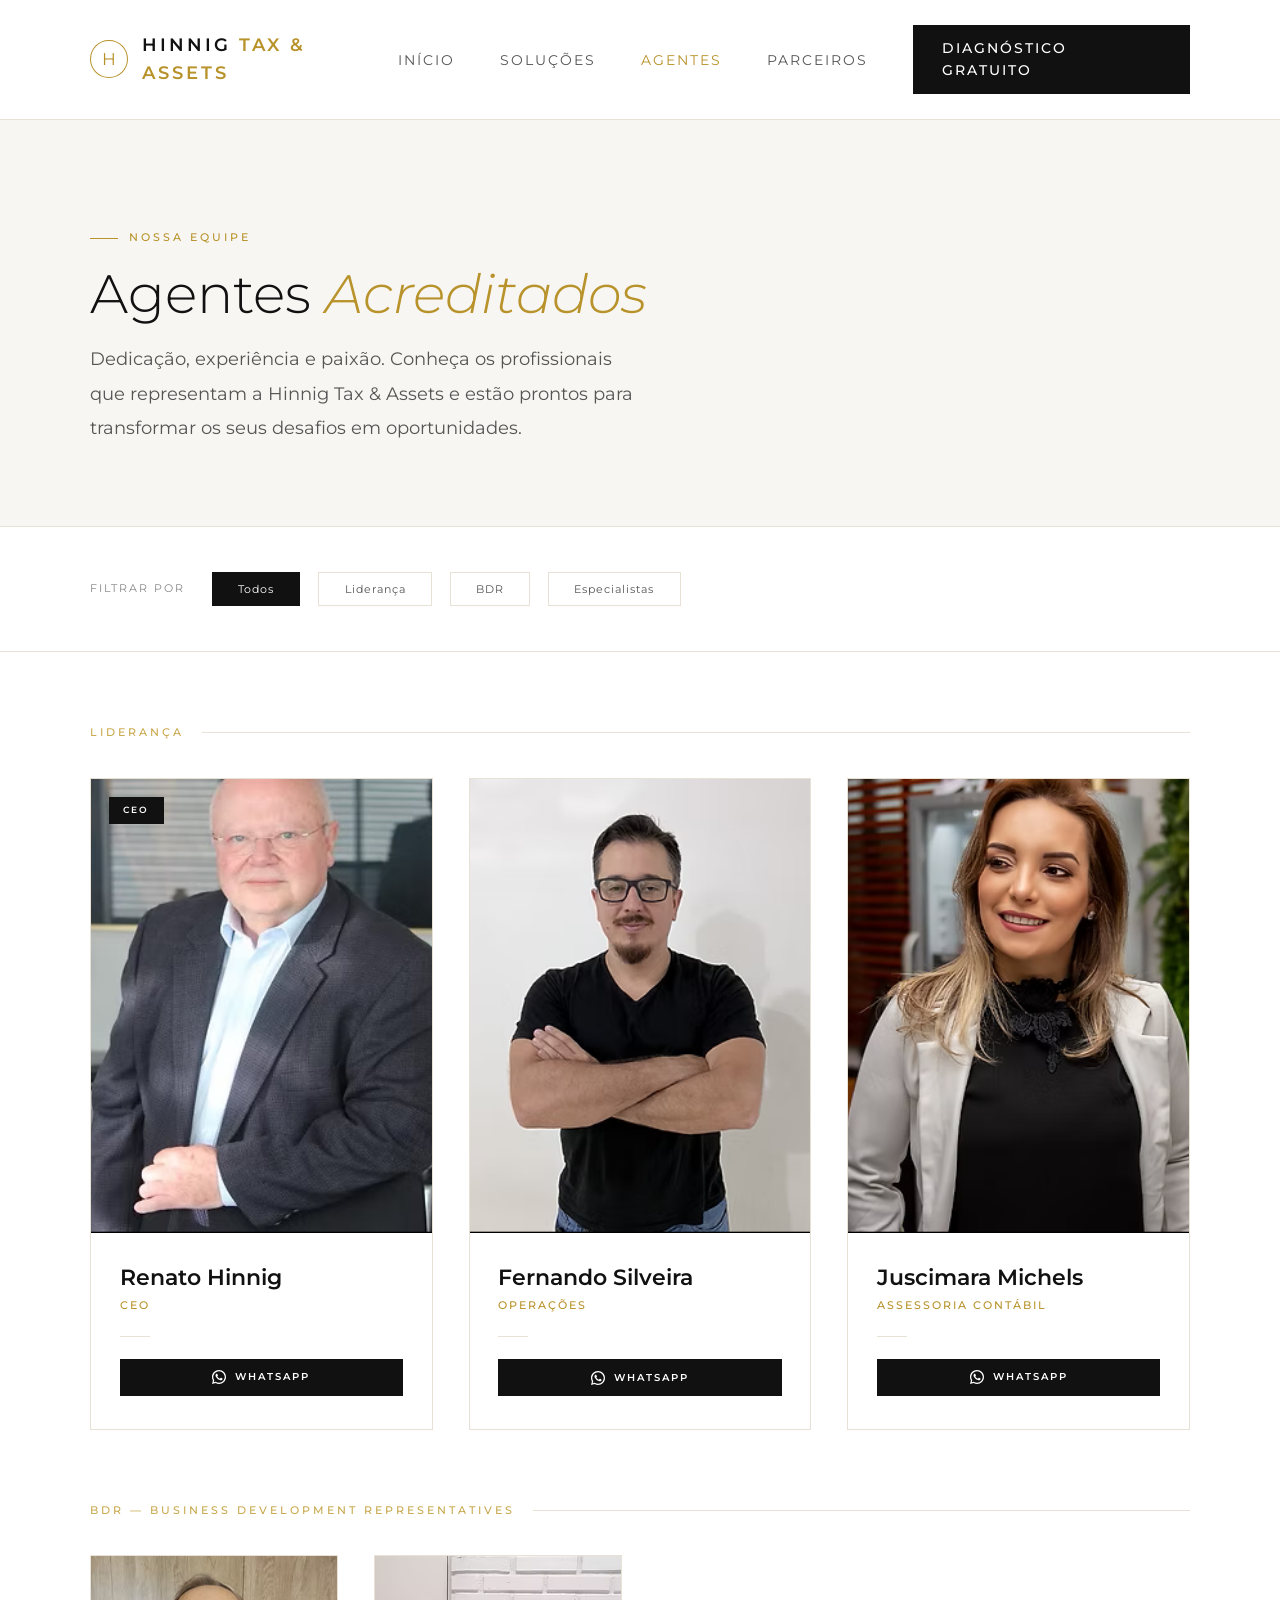
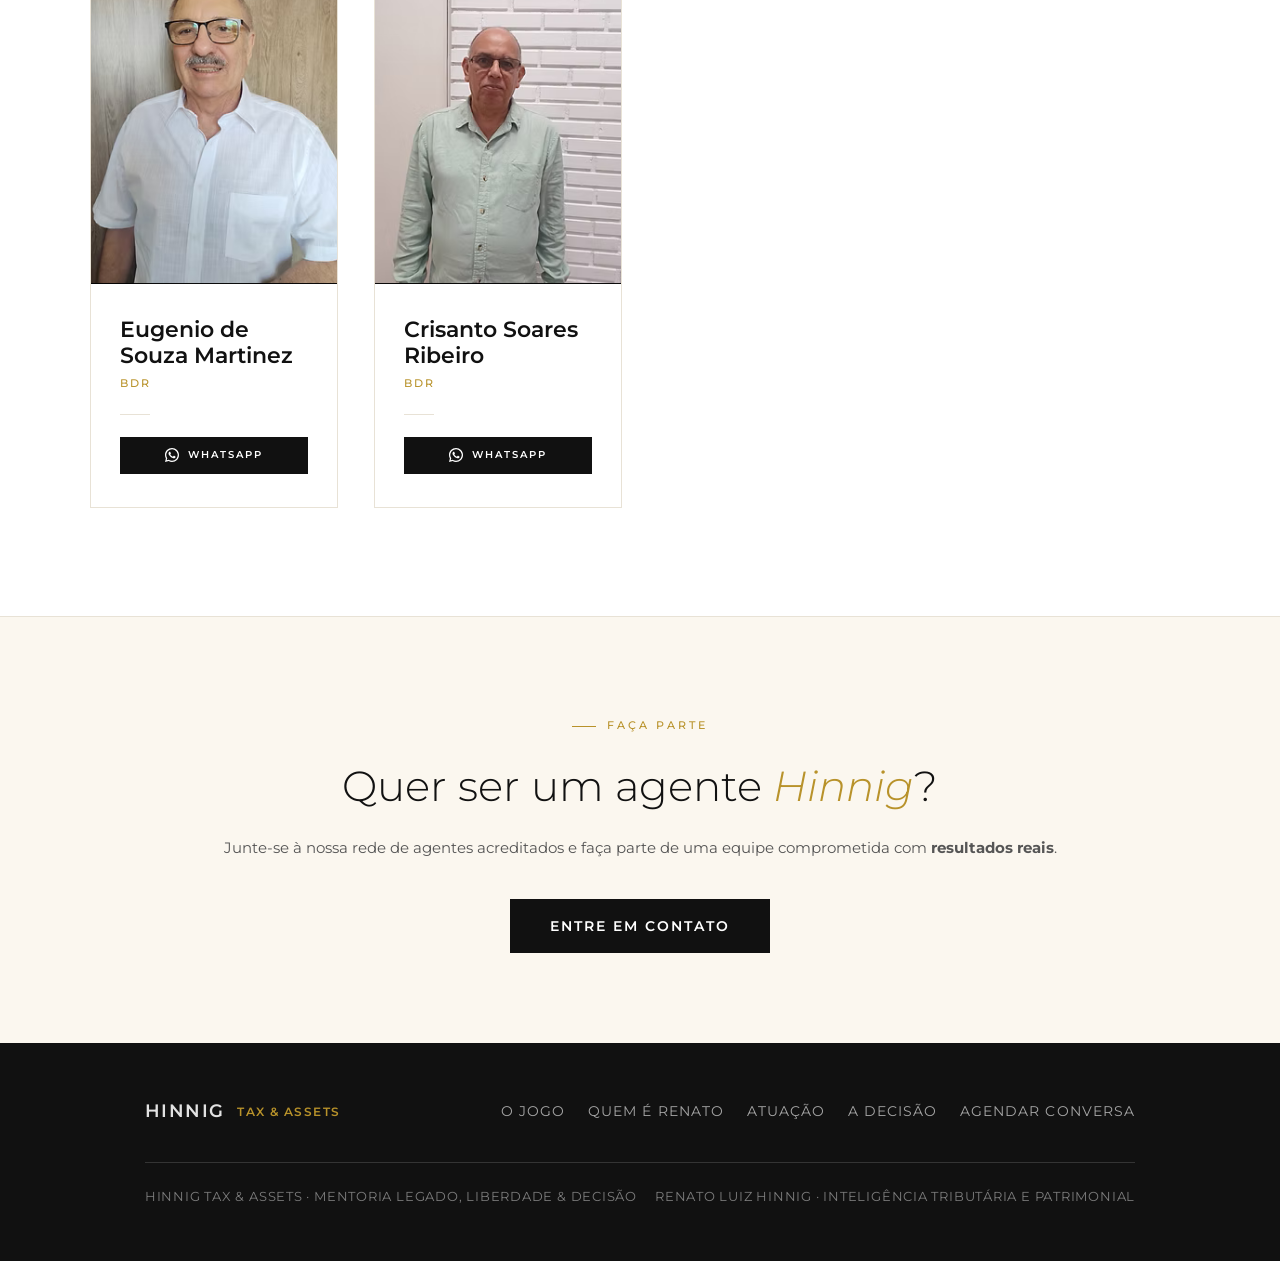
==== commit 739496bd: "Add files via upload" ====
--- a/agentes.html
+++ b/agentes.html
@@ -176,7 +176,6 @@
     <div class="agente-card" data-categoria="lideranca">
       <div class="agente-foto">
   <img src="fotos/Fernando.png" alt="Nome">
-  <div class="agente-cargo-badge">CEO</div>
 </div>
       
       <div class="agente-info">
@@ -196,7 +195,6 @@
     <div class="agente-card" data-categoria="especialista">
       <div class="agente-foto">
   <img src="fotos/Juscimara.png" alt="Nome">
-  <div class="agente-cargo-badge">CEO</div>
 </div>
 
       <div class="agente-info">
@@ -222,7 +220,6 @@
     <div class="agente-card" data-categoria="bdr">
      <div class="agente-foto">
   <img src="fotos/Eugenio.png" alt="Nome">
-  <div class="agente-cargo-badge">CEO</div>
 </div>
       
         <div class="agente-info">
@@ -237,7 +234,6 @@
     <div class="agente-card" data-categoria="bdr">
      <div class="agente-foto">
   <img src="fotos/Crisanto.png" alt="Nome">
-  <div class="agente-cargo-badge">CEO</div>
 </div>
 
       <div class="agente-info">
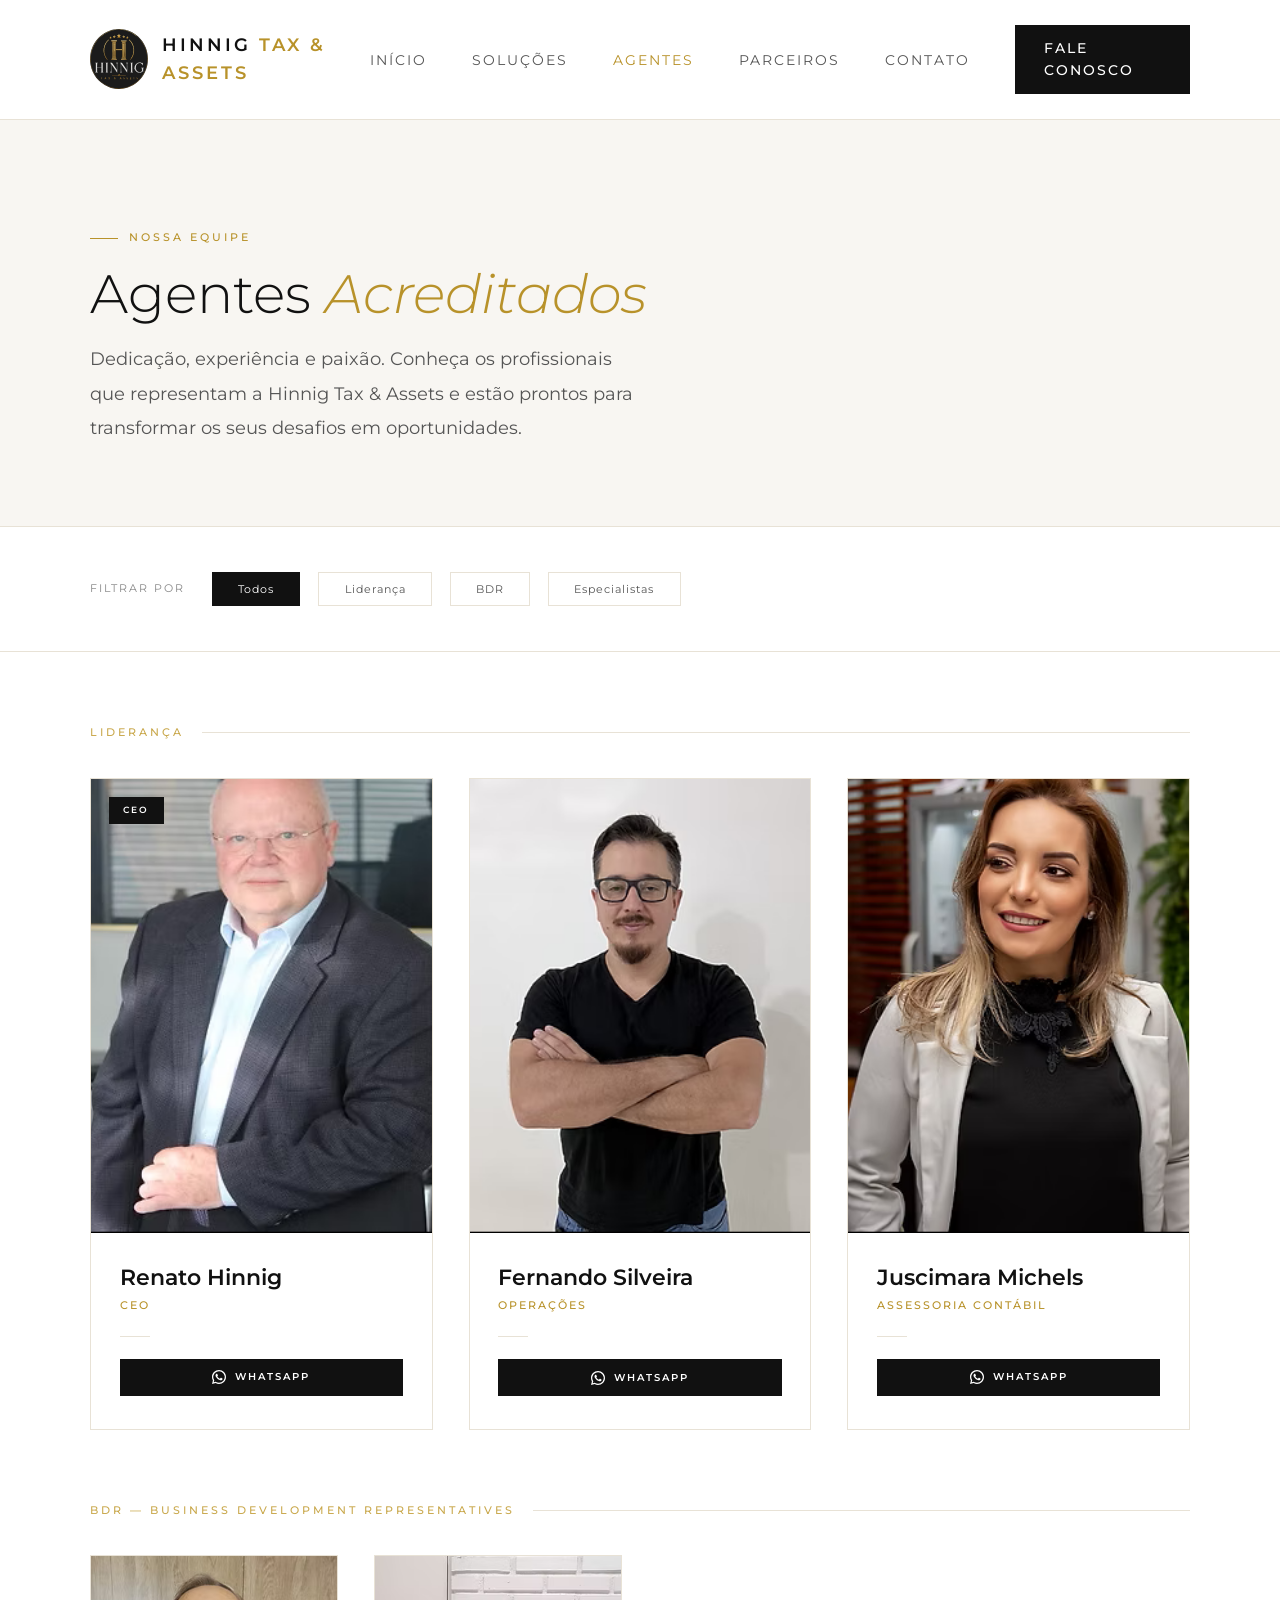
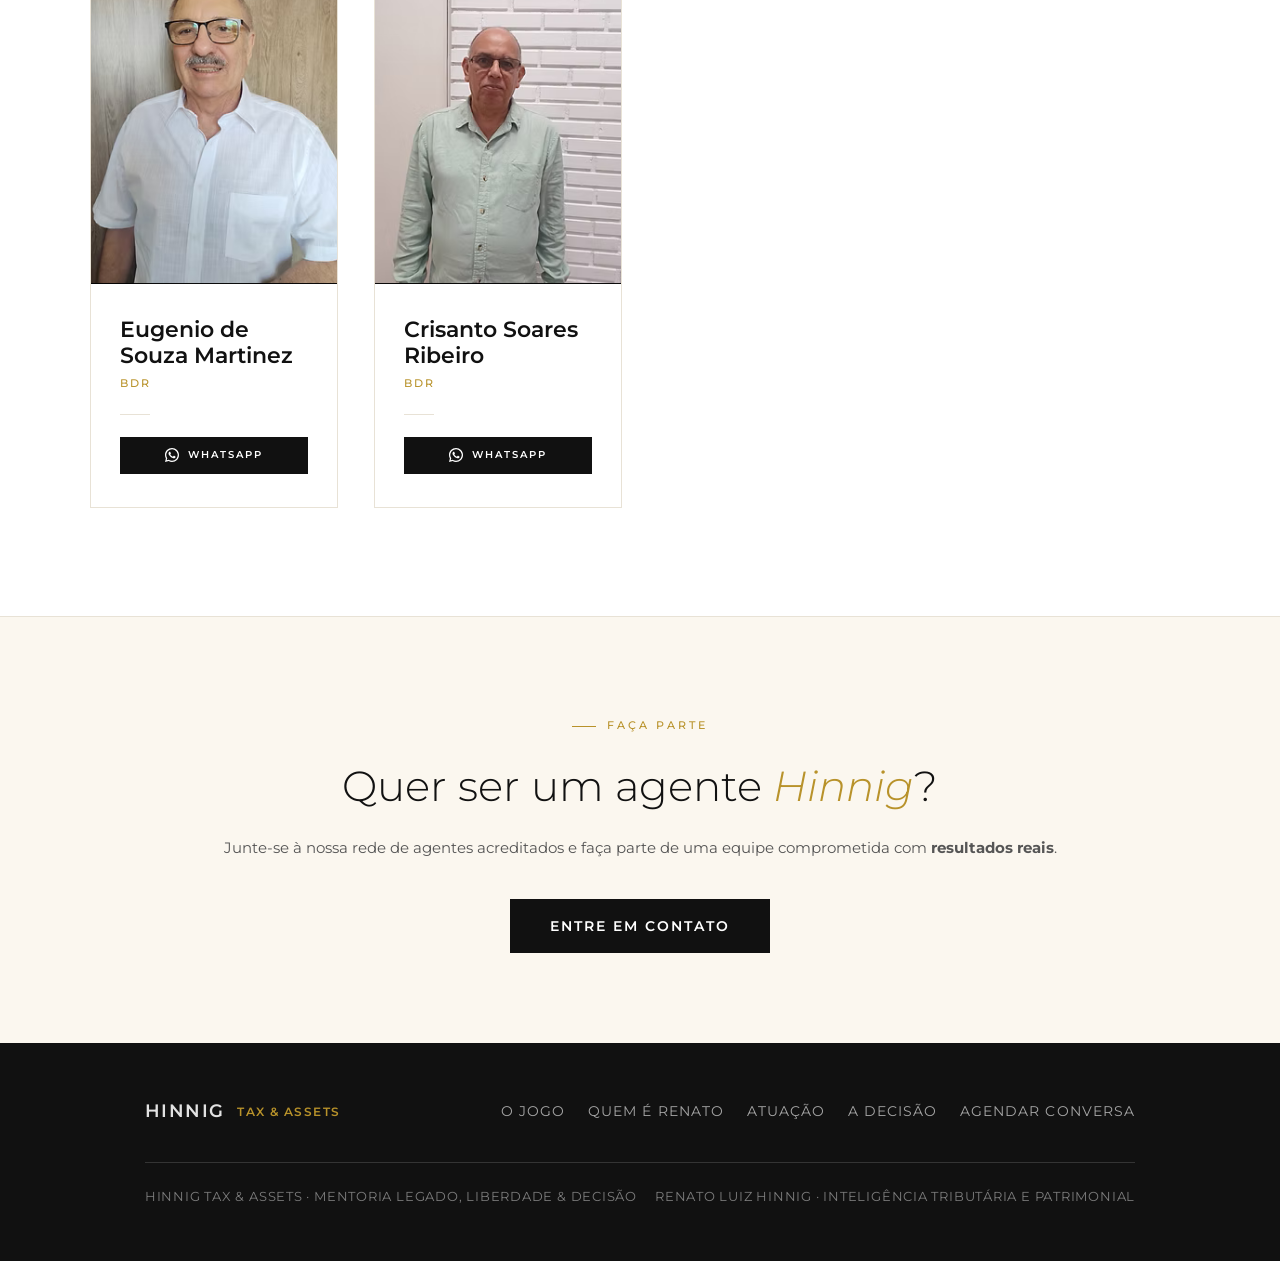
==== commit 52ea9ea2: "Add files via upload" ====
--- a/agentes.html
+++ b/agentes.html
@@ -116,7 +116,7 @@
 <!-- NAV -->
 <nav>
   <a class="nav-logo" href="index.html">
-    <div class="nav-logo-circle">H</div>
+    <img src="logo.svg" alt="Hinnig Tax &amp; Assets" class="logo-svg">
     <div class="nav-brand">HINNIG <span>TAX & ASSETS</span></div>
   </a>
   <ul class="nav-links">
@@ -124,8 +124,9 @@
     <li><a href="servicos.html">Soluções</a></li>
     <li><a href="agentes.html" class="active">Agentes</a></li>
     <li><a href="parceiros.html">Parceiros</a></li>
+    <li><a href="contato.html">Contato</a></li>
   </ul>
-  <a class="nav-cta" href="contato.html">Diagnóstico gratuito</a>
+  <a class="nav-cta" href="contato.html">Fale conosco</a>
 </nav>
 
 <!-- HERO DA PÁGINA -->
